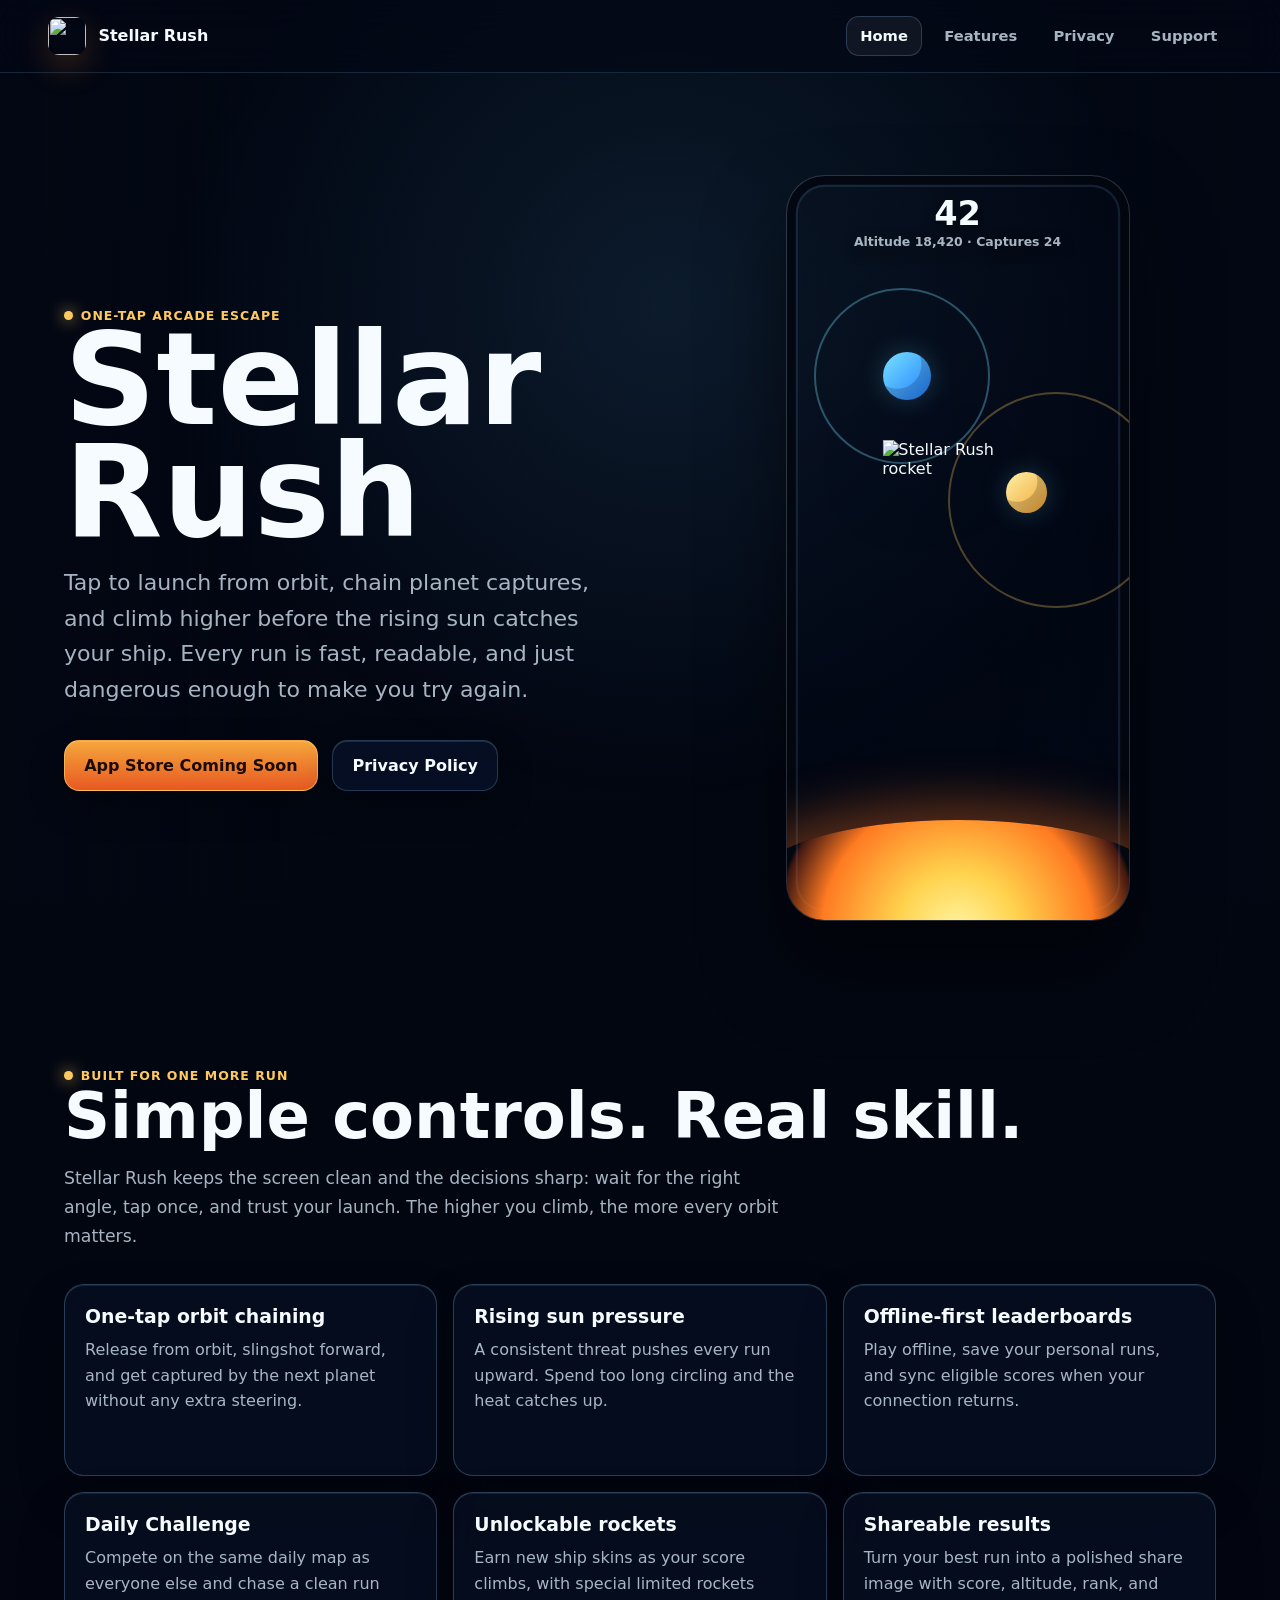
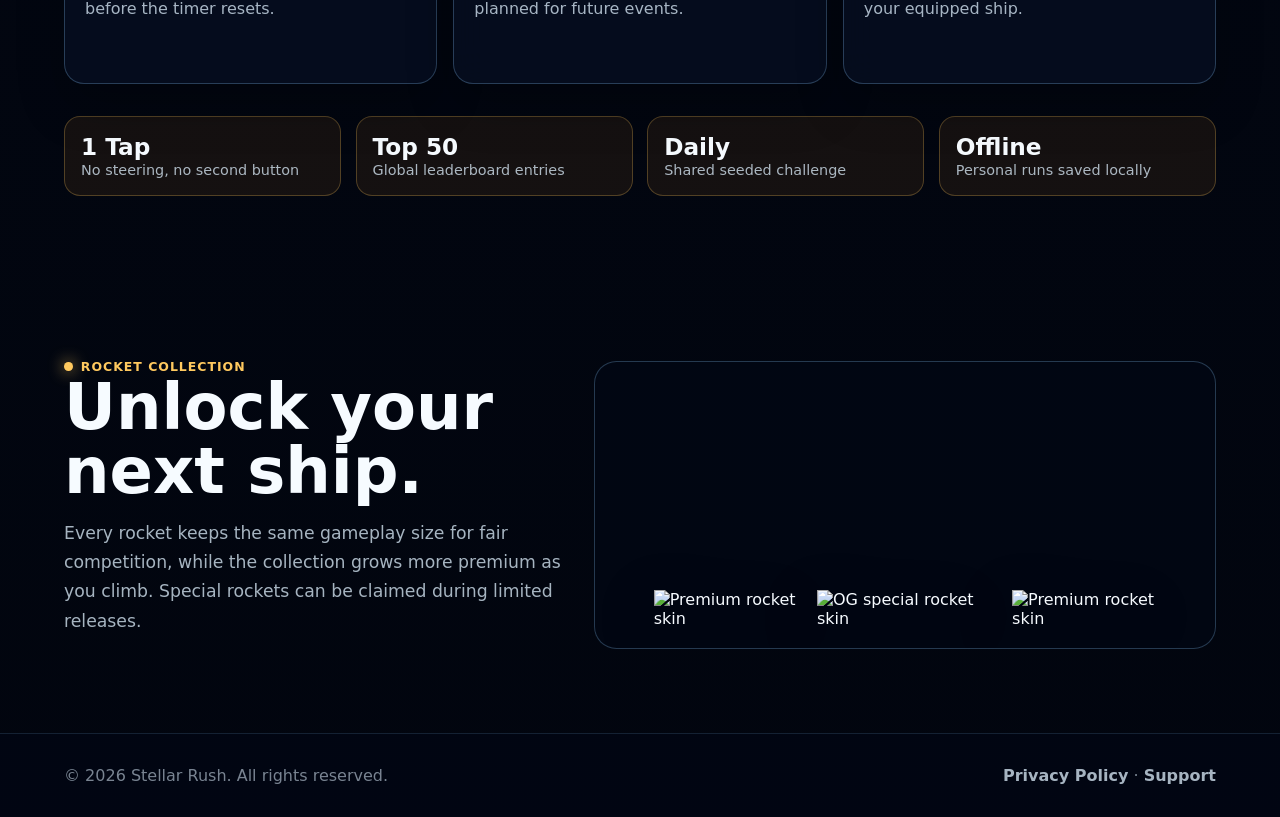
==== index.html @ dced4732 "Add files via upload" ====
<!doctype html>
<html lang="en">
  <head>
    <meta charset="utf-8">
    <meta name="viewport" content="width=device-width, initial-scale=1">
    <meta name="description" content="Stellar Rush is a fast one-tap space arcade game. Chain orbits, escape the rising sun, unlock rockets, and climb the leaderboards.">
    <meta property="og:title" content="Stellar Rush">
    <meta property="og:description" content="One tap. One rocket. One more run.">
    <meta property="og:image" content="assets/app-icon.png">
    <title>Stellar Rush | One-Tap Space Arcade Game</title>
    <link rel="icon" href="assets/app-icon.png">
    <link rel="stylesheet" href="styles.css">
  </head>
  <body>
    <div class="page">
      <nav class="nav" aria-label="Primary navigation">
        <a class="brand" href="index.html" aria-label="Stellar Rush home">
          <img src="assets/app-icon.png" alt="">
          <span>Stellar Rush</span>
        </a>
        <div class="nav-links">
          <a class="nav-link active" href="index.html">Home</a>
          <a class="nav-link" href="#features">Features</a>
          <a class="nav-link" href="privacy-policy.html">Privacy</a>
          <a class="nav-link" href="support.html">Support</a>
        </div>
      </nav>

      <main>
        <section class="hero">
          <div class="hero-copy">
            <span class="eyebrow">One-tap arcade escape</span>
            <h1>Stellar Rush</h1>
            <p class="lead">
              Tap to launch from orbit, chain planet captures, and climb higher before the rising sun catches your ship.
              Every run is fast, readable, and just dangerous enough to make you try again.
            </p>
            <div class="actions">
              <a class="button primary" href="#" aria-label="App Store link coming soon">App Store Coming Soon</a>
              <a class="button" href="privacy-policy.html">Privacy Policy</a>
            </div>
          </div>

          <div class="showcase" aria-label="Stellar Rush gameplay preview">
            <div class="phone">
              <div class="phone-ui">
                <strong>42</strong>
                <span>Altitude 18,420 · Captures 24</span>
              </div>
              <span class="orbit one"></span>
              <span class="orbit two"></span>
              <span class="planet blue"></span>
              <span class="planet gold"></span>
              <img class="rocket" src="assets/ship-premium.png" alt="Stellar Rush rocket">
              <span class="sunline"></span>
            </div>
          </div>
        </section>

        <section id="features" class="section">
          <div class="section-inner">
            <span class="eyebrow">Built for one more run</span>
            <h2>Simple controls. Real skill.</h2>
            <p class="section-lead">
              Stellar Rush keeps the screen clean and the decisions sharp: wait for the right angle, tap once, and trust your launch.
              The higher you climb, the more every orbit matters.
            </p>

            <div class="grid">
              <article class="card">
                <h3>One-tap orbit chaining</h3>
                <p>Release from orbit, slingshot forward, and get captured by the next planet without any extra steering.</p>
              </article>
              <article class="card">
                <h3>Rising sun pressure</h3>
                <p>A consistent threat pushes every run upward. Spend too long circling and the heat catches up.</p>
              </article>
              <article class="card">
                <h3>Offline-first leaderboards</h3>
                <p>Play offline, save your personal runs, and sync eligible scores when your connection returns.</p>
              </article>
              <article class="card">
                <h3>Daily Challenge</h3>
                <p>Compete on the same daily map as everyone else and chase a clean run before the timer resets.</p>
              </article>
              <article class="card">
                <h3>Unlockable rockets</h3>
                <p>Earn new ship skins as your score climbs, with special limited rockets planned for future events.</p>
              </article>
              <article class="card">
                <h3>Shareable results</h3>
                <p>Turn your best run into a polished share image with score, altitude, rank, and your equipped ship.</p>
              </article>
            </div>

            <div class="stat-strip">
              <div class="stat">
                <strong>1 Tap</strong>
                <span>No steering, no second button</span>
              </div>
              <div class="stat">
                <strong>Top 50</strong>
                <span>Global leaderboard entries</span>
              </div>
              <div class="stat">
                <strong>Daily</strong>
                <span>Shared seeded challenge</span>
              </div>
              <div class="stat">
                <strong>Offline</strong>
                <span>Personal runs saved locally</span>
              </div>
            </div>
          </div>
        </section>

        <section class="section">
          <div class="section-inner split">
            <div>
              <span class="eyebrow">Rocket collection</span>
              <h2>Unlock your next ship.</h2>
              <p class="section-lead">
                Every rocket keeps the same gameplay size for fair competition, while the collection grows more premium as you climb.
                Special rockets can be claimed during limited releases.
              </p>
            </div>
            <div class="ship-row" aria-label="Rocket skins">
              <img src="assets/ship-premium.png" alt="Premium rocket skin">
              <img src="assets/ship-og.png" alt="OG special rocket skin">
              <img src="assets/ship-premium.png" alt="Premium rocket skin">
            </div>
          </div>
        </section>
      </main>

      <footer class="footer">
        <span>© 2026 Stellar Rush. All rights reserved.</span>
        <span>
          <a href="privacy-policy.html">Privacy Policy</a>
          ·
          <a href="support.html">Support</a>
        </span>
      </footer>
    </div>
  </body>
</html>
---- styles.css ----
:root {
  color-scheme: dark;
  --bg: #030815;
  --panel: rgba(7, 16, 35, 0.72);
  --panel-strong: rgba(8, 18, 42, 0.88);
  --line: rgba(138, 205, 255, 0.26);
  --line-strong: rgba(255, 191, 88, 0.46);
  --text: #f6fbff;
  --muted: rgba(224, 241, 255, 0.74);
  --soft: rgba(224, 241, 255, 0.54);
  --cyan: #72ddff;
  --gold: #ffc95f;
  --orange: #ff8e3d;
  --shadow: rgba(0, 0, 0, 0.42);
  font-family: Inter, ui-sans-serif, system-ui, -apple-system, BlinkMacSystemFont, "Segoe UI", sans-serif;
}

* {
  box-sizing: border-box;
}

html {
  scroll-behavior: smooth;
}

body {
  margin: 0;
  min-height: 100vh;
  color: var(--text);
  background:
    linear-gradient(180deg, rgba(1, 4, 12, 0.24), rgba(1, 4, 12, 0.7)),
    url("assets/menu-background.png") center bottom / cover fixed no-repeat,
    var(--bg);
}

body::before {
  content: "";
  position: fixed;
  inset: 0;
  pointer-events: none;
  background:
    radial-gradient(circle at 52% 34%, rgba(96, 194, 255, 0.11), transparent 31rem),
    linear-gradient(90deg, rgba(3, 8, 21, 0.5), transparent 22%, transparent 78%, rgba(3, 8, 21, 0.5));
  z-index: -1;
}

a {
  color: inherit;
  text-decoration: none;
}

.page {
  min-height: 100vh;
}

.nav {
  position: sticky;
  top: 0;
  z-index: 20;
  display: flex;
  align-items: center;
  justify-content: space-between;
  gap: 1rem;
  padding: 1rem clamp(1rem, 4vw, 3rem);
  background: rgba(3, 8, 21, 0.68);
  border-bottom: 1px solid rgba(138, 205, 255, 0.16);
  backdrop-filter: blur(18px);
}

.brand {
  display: inline-flex;
  align-items: center;
  gap: 0.75rem;
  font-weight: 900;
  letter-spacing: 0;
}

.brand img {
  width: 2.4rem;
  height: 2.4rem;
  border-radius: 0.7rem;
  box-shadow: 0 0.7rem 2rem rgba(255, 137, 42, 0.22);
}

.nav-links {
  display: flex;
  align-items: center;
  gap: 0.45rem;
  flex-wrap: wrap;
  justify-content: flex-end;
}

.nav-link {
  padding: 0.65rem 0.85rem;
  color: var(--muted);
  border: 1px solid transparent;
  border-radius: 0.8rem;
  font-weight: 700;
  font-size: 0.92rem;
}

.nav-link:hover,
.nav-link.active {
  color: var(--text);
  border-color: rgba(138, 205, 255, 0.22);
  background: rgba(255, 255, 255, 0.055);
}

.hero {
  min-height: calc(100vh - 4.5rem);
  display: grid;
  grid-template-columns: minmax(0, 1.05fr) minmax(17rem, 0.95fr);
  align-items: center;
  gap: clamp(2rem, 5vw, 5rem);
  padding: clamp(3rem, 8vw, 7rem) clamp(1.15rem, 5vw, 5rem) 4rem;
}

.eyebrow {
  display: inline-flex;
  align-items: center;
  gap: 0.5rem;
  color: var(--gold);
  font-weight: 900;
  text-transform: uppercase;
  font-size: 0.78rem;
  letter-spacing: 0.08em;
}

.eyebrow::before {
  content: "";
  width: 0.55rem;
  height: 0.55rem;
  border-radius: 50%;
  background: var(--gold);
  box-shadow: 0 0 1rem var(--gold);
}

h1,
h2,
h3,
p {
  margin-top: 0;
}

h1 {
  margin-bottom: 1rem;
  max-width: 12ch;
  font-size: clamp(4rem, 10vw, 8.3rem);
  line-height: 0.88;
  letter-spacing: 0;
}

.hero-copy {
  max-width: 44rem;
}

.lead {
  max-width: 39rem;
  color: var(--muted);
  font-size: clamp(1.1rem, 2.1vw, 1.38rem);
  line-height: 1.62;
}

.actions {
  display: flex;
  gap: 0.9rem;
  flex-wrap: wrap;
  margin-top: 2rem;
}

.button {
  display: inline-flex;
  align-items: center;
  justify-content: center;
  min-height: 3.2rem;
  padding: 0.9rem 1.2rem;
  border-radius: 0.95rem;
  border: 1px solid rgba(138, 205, 255, 0.22);
  background: rgba(8, 18, 42, 0.76);
  color: var(--text);
  font-weight: 900;
  box-shadow:
    inset 0 1px 0 rgba(255, 255, 255, 0.12),
    0 0.9rem 2.2rem rgba(0, 0, 0, 0.28);
}

.button.primary {
  border-color: rgba(255, 201, 95, 0.68);
  background: linear-gradient(180deg, rgba(255, 174, 63, 0.96), rgba(241, 92, 35, 0.96));
  color: #1c0c05;
}

.button:hover {
  transform: translateY(-1px);
}

.showcase {
  position: relative;
  display: grid;
  place-items: center;
  min-height: 34rem;
}

.phone {
  width: min(21.5rem, 82vw);
  aspect-ratio: 9 / 19.5;
  position: relative;
  overflow: hidden;
  border-radius: 2.4rem;
  background:
    linear-gradient(180deg, rgba(2, 8, 23, 0.1), rgba(2, 8, 23, 0.5)),
    url("assets/menu-background.png") center bottom / cover no-repeat;
  border: 1px solid rgba(255, 255, 255, 0.16);
  box-shadow:
    0 2.8rem 5rem rgba(0, 0, 0, 0.5),
    inset 0 0 0 0.55rem rgba(1, 4, 12, 0.88),
    inset 0 0 0 0.68rem rgba(138, 205, 255, 0.12);
}

.rocket {
  position: absolute;
  left: 50%;
  top: 38%;
  width: 44%;
  transform: translate(-50%, -50%);
  filter: drop-shadow(0 1.2rem 2.2rem rgba(0, 0, 0, 0.46));
}

.orbit {
  position: absolute;
  border: 2px solid rgba(114, 221, 255, 0.34);
  border-radius: 50%;
}

.orbit.one {
  width: 11rem;
  height: 11rem;
  left: 1.7rem;
  top: 7rem;
}

.orbit.two {
  width: 13.5rem;
  height: 13.5rem;
  right: -2.2rem;
  top: 13.5rem;
  border-color: rgba(255, 201, 95, 0.3);
}

.planet {
  position: absolute;
  border-radius: 50%;
  box-shadow: inset -0.6rem -0.7rem 0 rgba(0, 0, 0, 0.18), 0 0 1.6rem rgba(114, 221, 255, 0.22);
}

.planet.blue {
  width: 3rem;
  height: 3rem;
  left: 6rem;
  top: 11rem;
  background: linear-gradient(135deg, #79e2ff, #1e7bff);
}

.planet.gold {
  width: 2.55rem;
  height: 2.55rem;
  right: 5.1rem;
  top: 18.5rem;
  background: linear-gradient(135deg, #fff2a7, #f0a232);
}

.phone-ui {
  position: absolute;
  inset: 1.1rem 1.4rem auto;
  display: grid;
  justify-items: center;
  gap: 0.1rem;
  font-weight: 900;
  text-shadow: 0 0.3rem 1rem rgba(0, 0, 0, 0.4);
}

.phone-ui strong {
  font-size: 2.1rem;
}

.phone-ui span {
  color: var(--muted);
  font-size: 0.78rem;
}

.sunline {
  position: absolute;
  left: -10%;
  right: -10%;
  bottom: -1.8rem;
  height: 8rem;
  border-radius: 50% 50% 0 0;
  background: radial-gradient(circle at 50% 88%, #fff6a3, #ffd24d 26%, #ff7b22 58%, rgba(255, 75, 16, 0.25) 76%, transparent 78%);
  box-shadow: 0 -1.2rem 3rem rgba(255, 114, 32, 0.35);
}

.section {
  padding: 5rem clamp(1.15rem, 5vw, 5rem);
}

.section-inner {
  max-width: 72rem;
  margin: 0 auto;
}

.section h2 {
  margin-bottom: 1rem;
  font-size: clamp(2.1rem, 5vw, 4rem);
  line-height: 1;
  letter-spacing: 0;
}

.section-lead {
  max-width: 45rem;
  color: var(--muted);
  line-height: 1.7;
  font-size: 1.08rem;
}

.grid {
  display: grid;
  grid-template-columns: repeat(3, minmax(0, 1fr));
  gap: 1rem;
  margin-top: 2rem;
}

.card {
  min-height: 12rem;
  padding: 1.25rem;
  border: 1px solid var(--line);
  border-radius: 1.25rem;
  background: var(--panel);
  box-shadow:
    inset 0 1px 0 rgba(255, 255, 255, 0.09),
    0 1.4rem 3rem rgba(0, 0, 0, 0.24);
  backdrop-filter: blur(18px);
}

.card h3 {
  margin-bottom: 0.65rem;
  font-size: 1.18rem;
}

.card p {
  color: var(--muted);
  line-height: 1.6;
  margin-bottom: 0;
}

.stat-strip {
  display: grid;
  grid-template-columns: repeat(4, minmax(0, 1fr));
  gap: 0.9rem;
  margin-top: 2rem;
}

.stat {
  padding: 1rem;
  border: 1px solid rgba(255, 201, 95, 0.26);
  border-radius: 1rem;
  background: rgba(255, 151, 45, 0.08);
}

.stat strong {
  display: block;
  font-size: 1.45rem;
}

.stat span {
  color: var(--muted);
  font-size: 0.9rem;
}

.split {
  display: grid;
  grid-template-columns: minmax(0, 0.9fr) minmax(0, 1.1fr);
  gap: 1.3rem;
  align-items: center;
}

.ship-row {
  display: flex;
  align-items: end;
  justify-content: center;
  gap: clamp(0.6rem, 2vw, 1.2rem);
  padding: 1.2rem;
  min-height: 18rem;
  border: 1px solid var(--line);
  border-radius: 1.4rem;
  background: rgba(2, 8, 23, 0.54);
  overflow: hidden;
}

.ship-row img {
  width: min(30%, 9rem);
  object-fit: contain;
  filter: drop-shadow(0 1rem 1.8rem rgba(0, 0, 0, 0.35));
}

.ship-row img:nth-child(2) {
  width: min(37%, 11rem);
}

.legal-page {
  padding: 3rem clamp(1.15rem, 5vw, 5rem) 5rem;
}

.legal-card {
  max-width: 58rem;
  margin: 0 auto;
  padding: clamp(1.2rem, 4vw, 2.5rem);
  border: 1px solid var(--line);
  border-radius: 1.5rem;
  background: var(--panel-strong);
  box-shadow: 0 1.8rem 4rem rgba(0, 0, 0, 0.34);
  backdrop-filter: blur(18px);
}

.legal-card h1 {
  max-width: none;
  font-size: clamp(2.4rem, 7vw, 4.6rem);
  line-height: 0.95;
}

.legal-card h2 {
  margin-top: 2rem;
  margin-bottom: 0.75rem;
  font-size: 1.35rem;
}

.legal-card p,
.legal-card li {
  color: var(--muted);
  line-height: 1.72;
}

.legal-card ul {
  padding-left: 1.2rem;
}

.footer {
  display: flex;
  align-items: center;
  justify-content: space-between;
  gap: 1rem;
  flex-wrap: wrap;
  padding: 2rem clamp(1.15rem, 5vw, 5rem);
  color: var(--soft);
  border-top: 1px solid rgba(138, 205, 255, 0.14);
  background: rgba(3, 8, 21, 0.62);
}

.footer a {
  color: var(--muted);
  font-weight: 800;
}

@media (max-width: 820px) {
  .hero,
  .split {
    grid-template-columns: 1fr;
  }

  .hero {
    padding-top: 3rem;
  }

  .showcase {
    min-height: 28rem;
  }

  .grid,
  .stat-strip {
    grid-template-columns: 1fr;
  }

  .nav {
    align-items: flex-start;
  }
}

@media (max-width: 520px) {
  .nav {
    position: relative;
  }

  .nav-links {
    gap: 0.2rem;
  }

  .nav-link {
    padding: 0.55rem 0.58rem;
    font-size: 0.84rem;
  }

  h1 {
    font-size: 4rem;
  }

  .actions {
    display: grid;
  }

  .button {
    width: 100%;
  }

  .phone {
    width: min(19rem, 88vw);
  }
}
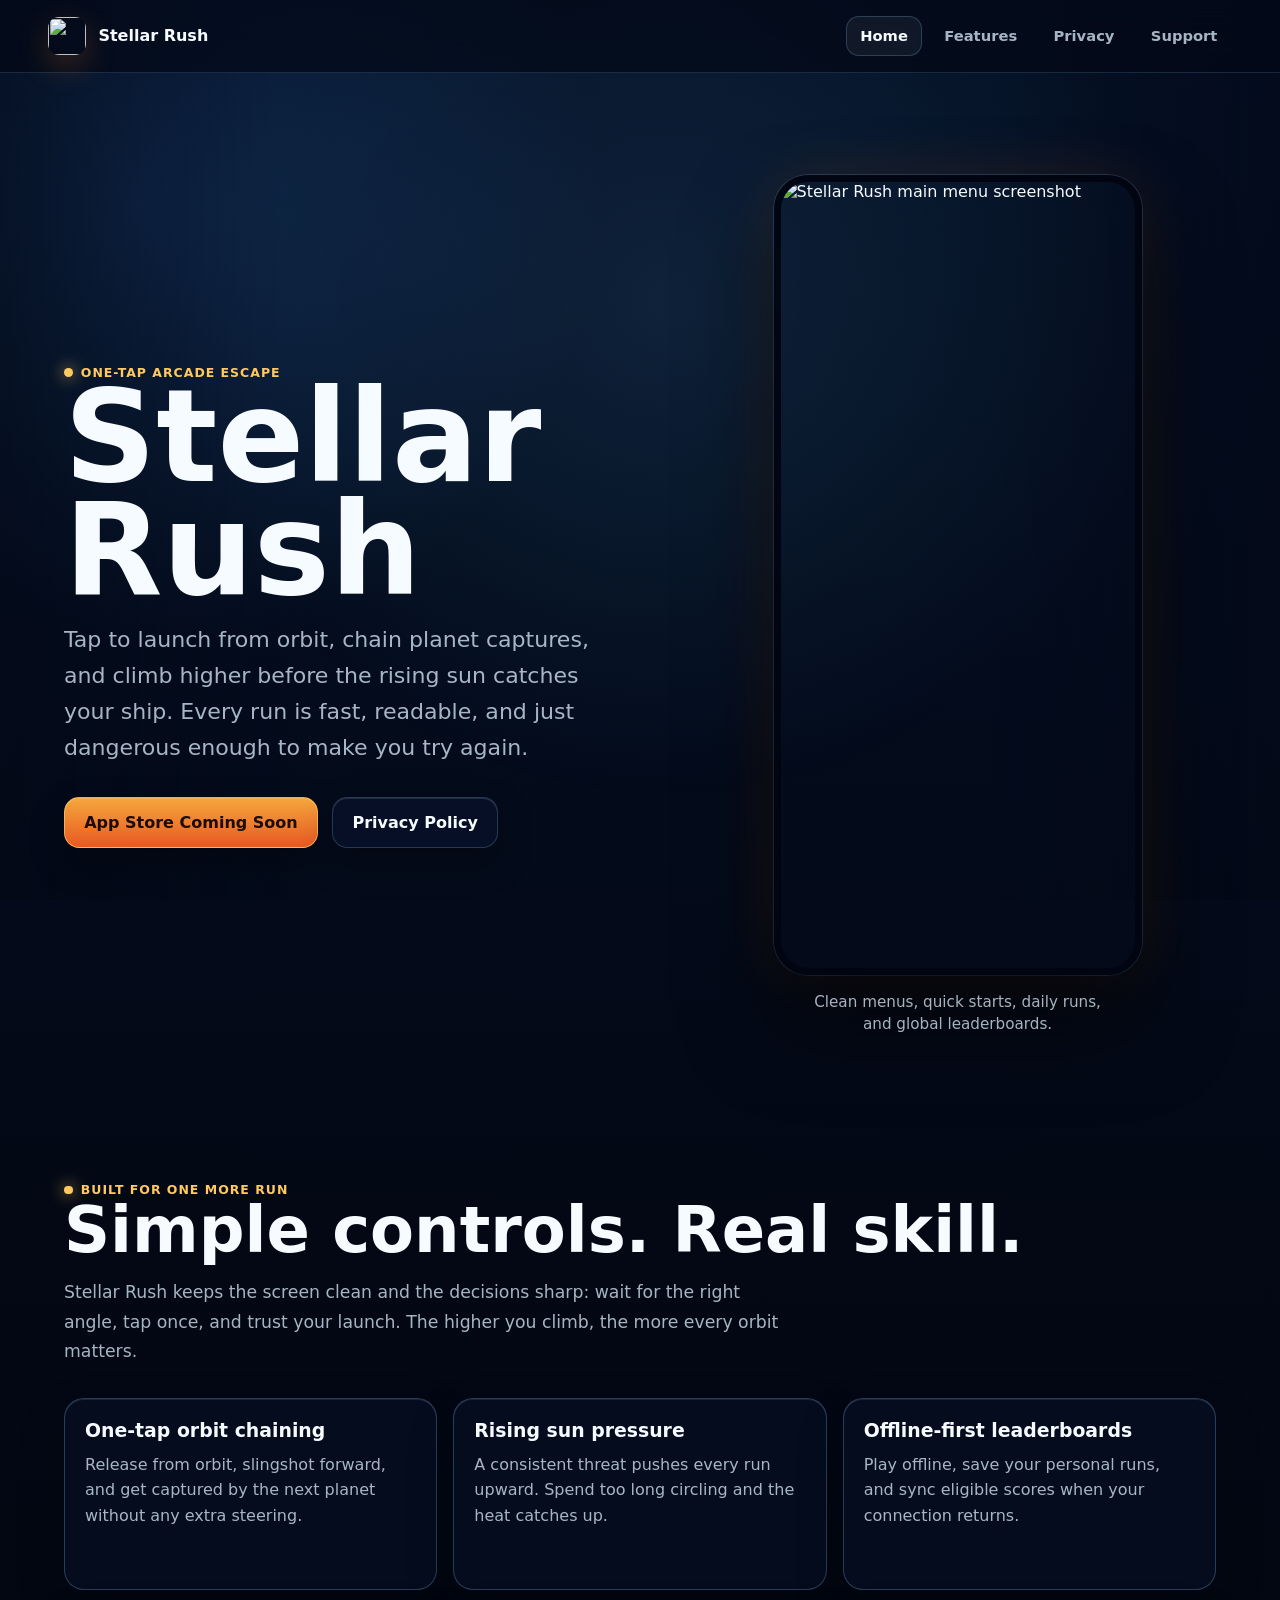
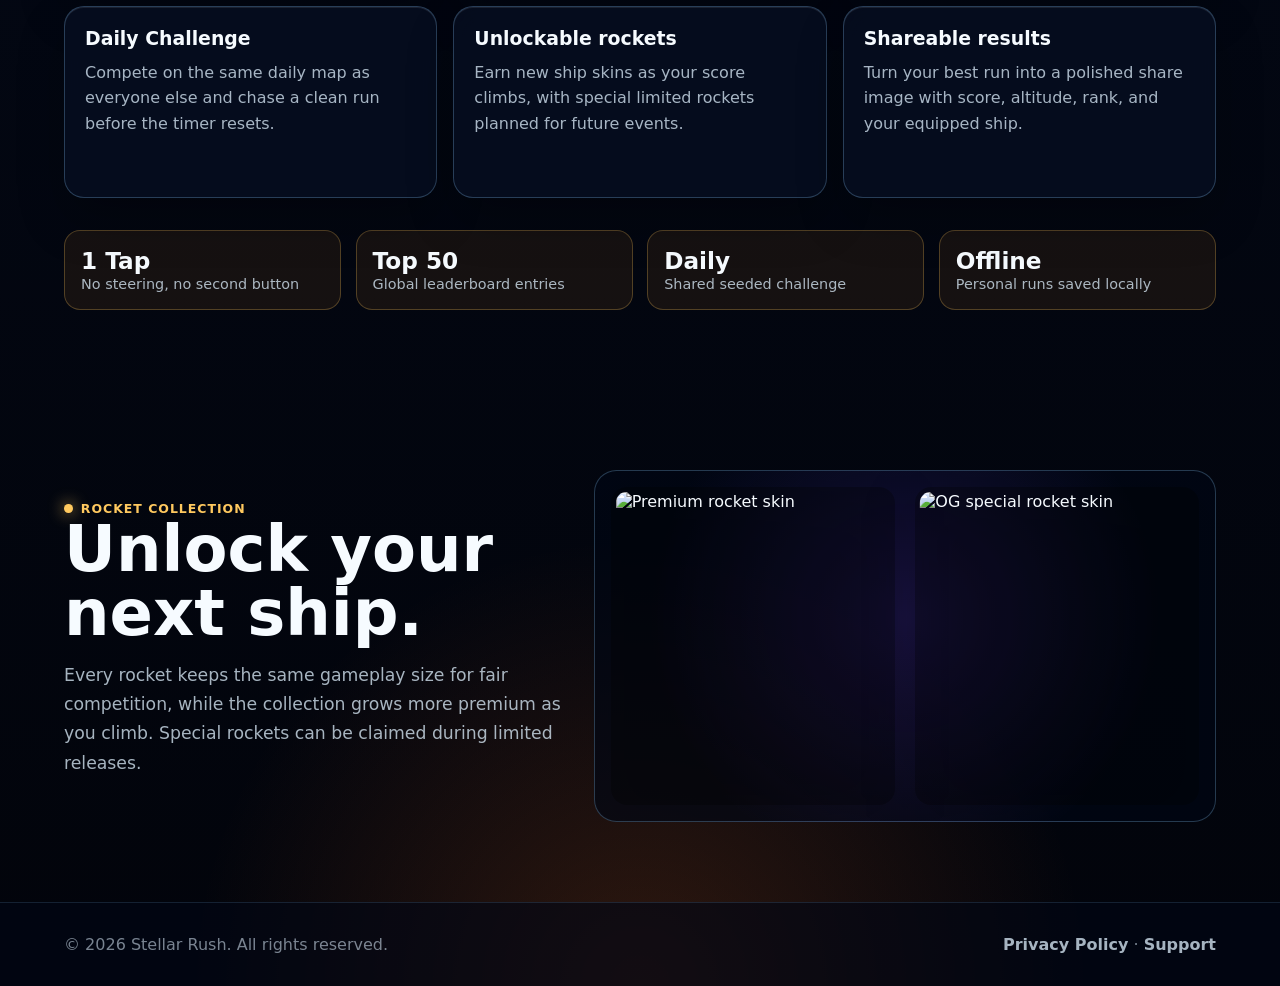
==== commit ef6b17e9: "Add files via upload" ====
--- a/index.html
+++ b/index.html
@@ -42,18 +42,10 @@
           </div>
 
           <div class="showcase" aria-label="Stellar Rush gameplay preview">
-            <div class="phone">
-              <div class="phone-ui">
-                <strong>42</strong>
-                <span>Altitude 18,420 · Captures 24</span>
-              </div>
-              <span class="orbit one"></span>
-              <span class="orbit two"></span>
-              <span class="planet blue"></span>
-              <span class="planet gold"></span>
-              <img class="rocket" src="assets/ship-premium.png" alt="Stellar Rush rocket">
-              <span class="sunline"></span>
-            </div>
+            <figure class="screenshot-card">
+              <img class="game-screenshot" src="assets/menu-screenshot.png" alt="Stellar Rush main menu screenshot">
+              <figcaption>Clean menus, quick starts, daily runs, and global leaderboards.</figcaption>
+            </figure>
           </div>
         </section>
 
@@ -127,7 +119,6 @@
             <div class="ship-row" aria-label="Rocket skins">
               <img src="assets/ship-premium.png" alt="Premium rocket skin">
               <img src="assets/ship-og.png" alt="OG special rocket skin">
-              <img src="assets/ship-premium.png" alt="Premium rocket skin">
             </div>
           </div>
         </section>
--- a/styles.css
+++ b/styles.css
@@ -28,8 +28,9 @@
   min-height: 100vh;
   color: var(--text);
   background:
-    linear-gradient(180deg, rgba(1, 4, 12, 0.24), rgba(1, 4, 12, 0.7)),
-    url("assets/menu-background.png") center bottom / cover fixed no-repeat,
+    radial-gradient(circle at 50% 100%, rgba(255, 115, 30, 0.18), transparent 28rem),
+    radial-gradient(circle at 12% 8%, rgba(60, 151, 255, 0.17), transparent 28rem),
+    linear-gradient(180deg, #051126 0%, #030815 46%, #02040b 100%),
     var(--bg);
 }
 
@@ -201,102 +202,36 @@
   min-height: 34rem;
 }
 
-.phone {
-  width: min(21.5rem, 82vw);
-  aspect-ratio: 9 / 19.5;
-  position: relative;
+.screenshot-card {
+  width: min(23rem, 84vw);
+  margin: 0;
+  display: grid;
+  gap: 1rem;
+  justify-items: center;
+}
+
+.game-screenshot {
+  display: block;
+  width: 100%;
+  aspect-ratio: 1206 / 2622;
+  object-fit: cover;
+  object-position: center;
   overflow: hidden;
-  border-radius: 2.4rem;
-  background:
-    linear-gradient(180deg, rgba(2, 8, 23, 0.1), rgba(2, 8, 23, 0.5)),
-    url("assets/menu-background.png") center bottom / cover no-repeat;
-  border: 1px solid rgba(255, 255, 255, 0.16);
+  border-radius: 2.15rem;
+  border: 0.46rem solid rgba(2, 6, 18, 0.96);
   box-shadow:
-    0 2.8rem 5rem rgba(0, 0, 0, 0.5),
-    inset 0 0 0 0.55rem rgba(1, 4, 12, 0.88),
-    inset 0 0 0 0.68rem rgba(138, 205, 255, 0.12);
-}
-
-.rocket {
-  position: absolute;
-  left: 50%;
-  top: 38%;
-  width: 44%;
-  transform: translate(-50%, -50%);
-  filter: drop-shadow(0 1.2rem 2.2rem rgba(0, 0, 0, 0.46));
-}
-
-.orbit {
-  position: absolute;
-  border: 2px solid rgba(114, 221, 255, 0.34);
-  border-radius: 50%;
-}
-
-.orbit.one {
-  width: 11rem;
-  height: 11rem;
-  left: 1.7rem;
-  top: 7rem;
-}
-
-.orbit.two {
-  width: 13.5rem;
-  height: 13.5rem;
-  right: -2.2rem;
-  top: 13.5rem;
-  border-color: rgba(255, 201, 95, 0.3);
-}
-
-.planet {
-  position: absolute;
-  border-radius: 50%;
-  box-shadow: inset -0.6rem -0.7rem 0 rgba(0, 0, 0, 0.18), 0 0 1.6rem rgba(114, 221, 255, 0.22);
-}
-
-.planet.blue {
-  width: 3rem;
-  height: 3rem;
-  left: 6rem;
-  top: 11rem;
-  background: linear-gradient(135deg, #79e2ff, #1e7bff);
-}
-
-.planet.gold {
-  width: 2.55rem;
-  height: 2.55rem;
-  right: 5.1rem;
-  top: 18.5rem;
-  background: linear-gradient(135deg, #fff2a7, #f0a232);
-}
-
-.phone-ui {
-  position: absolute;
-  inset: 1.1rem 1.4rem auto;
-  display: grid;
-  justify-items: center;
-  gap: 0.1rem;
-  font-weight: 900;
-  text-shadow: 0 0.3rem 1rem rgba(0, 0, 0, 0.4);
-}
-
-.phone-ui strong {
-  font-size: 2.1rem;
-}
-
-.phone-ui span {
-  color: var(--muted);
-  font-size: 0.78rem;
-}
-
-.sunline {
-  position: absolute;
-  left: -10%;
-  right: -10%;
-  bottom: -1.8rem;
-  height: 8rem;
-  border-radius: 50% 50% 0 0;
-  background: radial-gradient(circle at 50% 88%, #fff6a3, #ffd24d 26%, #ff7b22 58%, rgba(255, 75, 16, 0.25) 76%, transparent 78%);
-  box-shadow: 0 -1.2rem 3rem rgba(255, 114, 32, 0.35);
+    0 3rem 5.5rem rgba(0, 0, 0, 0.58),
+    0 0 0 1px rgba(138, 205, 255, 0.18),
+    0 0 4rem rgba(255, 128, 42, 0.12);
+}
+
+.screenshot-card figcaption {
+  max-width: 20rem;
+  margin: 0;
+  color: var(--muted);
+  text-align: center;
+  line-height: 1.45;
+  font-size: 0.95rem;
 }
 
 .section {
@@ -384,26 +319,30 @@
 }
 
 .ship-row {
-  display: flex;
-  align-items: end;
+  display: grid;
+  grid-template-columns: repeat(2, minmax(0, 1fr));
+  align-items: stretch;
   justify-content: center;
-  gap: clamp(0.6rem, 2vw, 1.2rem);
-  padding: 1.2rem;
-  min-height: 18rem;
+  gap: clamp(0.8rem, 2vw, 1.2rem);
+  padding: 1rem;
+  min-height: 22rem;
   border: 1px solid var(--line);
   border-radius: 1.4rem;
-  background: rgba(2, 8, 23, 0.54);
+  background:
+    radial-gradient(circle at 50% 42%, rgba(124, 70, 255, 0.18), transparent 16rem),
+    rgba(2, 8, 23, 0.64);
   overflow: hidden;
 }
 
 .ship-row img {
-  width: min(30%, 9rem);
+  width: 100%;
+  height: 100%;
+  max-height: 25rem;
   object-fit: contain;
+  padding: 0.3rem;
+  border-radius: 1rem;
+  background: rgba(0, 0, 0, 0.28);
   filter: drop-shadow(0 1rem 1.8rem rgba(0, 0, 0, 0.35));
-}
-
-.ship-row img:nth-child(2) {
-  width: min(37%, 11rem);
 }
 
 .legal-page {
@@ -510,7 +449,11 @@
     width: 100%;
   }
 
-  .phone {
+  .screenshot-card {
     width: min(19rem, 88vw);
   }
-}
+
+  .ship-row {
+    grid-template-columns: 1fr;
+  }
+}
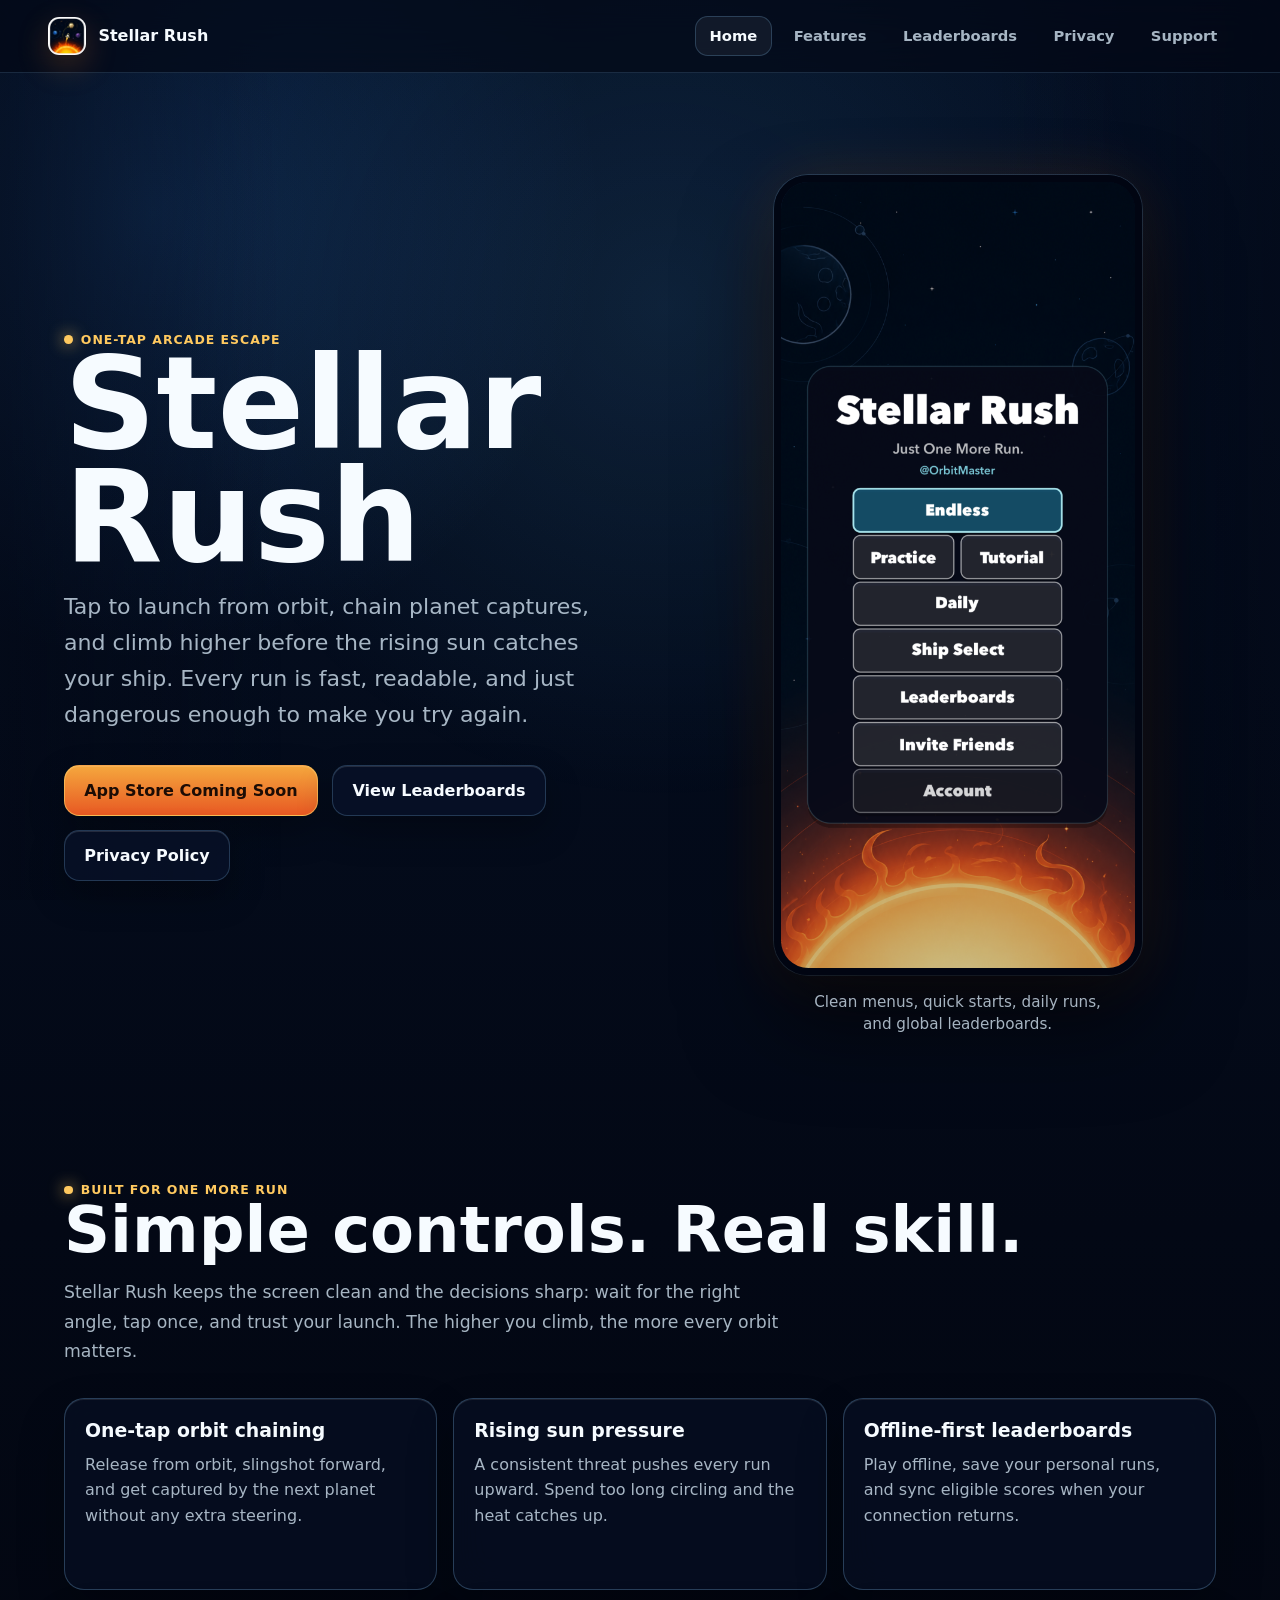
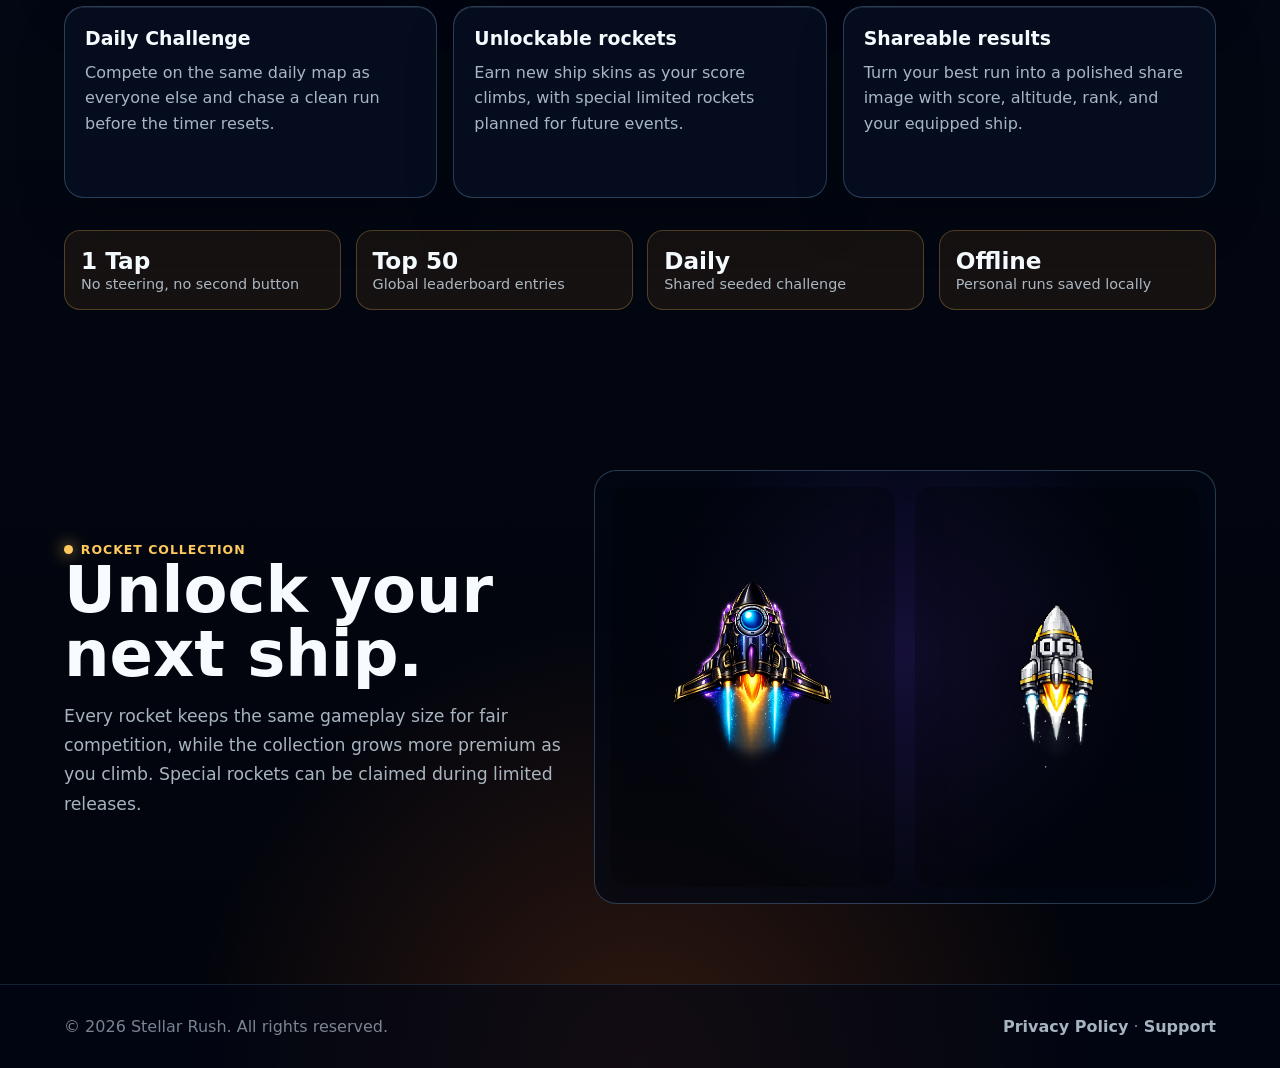
==== commit 25c49815: "Add files via upload" ====
--- a/index.html
+++ b/index.html
@@ -6,21 +6,22 @@
     <meta name="description" content="Stellar Rush is a fast one-tap space arcade game. Chain orbits, escape the rising sun, unlock rockets, and climb the leaderboards.">
     <meta property="og:title" content="Stellar Rush">
     <meta property="og:description" content="One tap. One rocket. One more run.">
-    <meta property="og:image" content="assets/app-icon.png">
+    <meta property="og:image" content="/assets/app-icon.png">
     <title>Stellar Rush | One-Tap Space Arcade Game</title>
-    <link rel="icon" href="assets/app-icon.png">
+    <link rel="icon" href="/assets/app-icon.png">
     <link rel="stylesheet" href="styles.css">
   </head>
   <body>
     <div class="page">
       <nav class="nav" aria-label="Primary navigation">
         <a class="brand" href="index.html" aria-label="Stellar Rush home">
-          <img src="assets/app-icon.png" alt="">
+          <img src="/assets/app-icon.png" alt="">
           <span>Stellar Rush</span>
         </a>
         <div class="nav-links">
           <a class="nav-link active" href="index.html">Home</a>
           <a class="nav-link" href="#features">Features</a>
+          <a class="nav-link" href="leaderboards.html">Leaderboards</a>
           <a class="nav-link" href="privacy-policy.html">Privacy</a>
           <a class="nav-link" href="support.html">Support</a>
         </div>
@@ -37,13 +38,14 @@
             </p>
             <div class="actions">
               <a class="button primary" href="#" aria-label="App Store link coming soon">App Store Coming Soon</a>
+              <a class="button" href="leaderboards.html">View Leaderboards</a>
               <a class="button" href="privacy-policy.html">Privacy Policy</a>
             </div>
           </div>
 
           <div class="showcase" aria-label="Stellar Rush gameplay preview">
             <figure class="screenshot-card">
-              <img class="game-screenshot" src="assets/menu-screenshot.png" alt="Stellar Rush main menu screenshot">
+              <img class="game-screenshot" src="/assets/menu-screenshot.png" alt="Stellar Rush main menu screenshot">
               <figcaption>Clean menus, quick starts, daily runs, and global leaderboards.</figcaption>
             </figure>
           </div>
@@ -117,8 +119,8 @@
               </p>
             </div>
             <div class="ship-row" aria-label="Rocket skins">
-              <img src="assets/ship-premium.png" alt="Premium rocket skin">
-              <img src="assets/ship-og.png" alt="OG special rocket skin">
+              <img src="/assets/ship-premium.png" alt="Premium rocket skin">
+              <img src="/assets/ship-og.png" alt="OG special rocket skin">
             </div>
           </div>
         </section>
--- a/styles.css
+++ b/styles.css
@@ -349,6 +349,148 @@
   padding: 3rem clamp(1.15rem, 5vw, 5rem) 5rem;
 }
 
+.leaderboard-page {
+  padding: 3rem clamp(1.15rem, 5vw, 5rem) 5rem;
+}
+
+.leaderboard-shell {
+  max-width: 72rem;
+  margin: 0 auto;
+  padding: clamp(1rem, 3vw, 2rem);
+  border: 1px solid var(--line);
+  border-radius: 1.6rem;
+  background:
+    linear-gradient(180deg, rgba(12, 24, 54, 0.86), rgba(4, 10, 26, 0.88)),
+    var(--panel-strong);
+  box-shadow:
+    inset 0 1px 0 rgba(255, 255, 255, 0.1),
+    0 2rem 4rem rgba(0, 0, 0, 0.38);
+  backdrop-filter: blur(20px);
+}
+
+.leaderboard-hero {
+  display: grid;
+  grid-template-columns: minmax(0, 1fr) auto;
+  gap: 1.5rem;
+  align-items: center;
+  margin-bottom: 1.4rem;
+}
+
+.leaderboard-hero h1 {
+  max-width: none;
+  margin-bottom: 0.7rem;
+  font-size: clamp(2.7rem, 8vw, 5.8rem);
+  line-height: 0.9;
+}
+
+.leaderboard-hero p {
+  max-width: 45rem;
+  margin-bottom: 0;
+  color: var(--muted);
+  line-height: 1.65;
+}
+
+.leaderboard-hero img {
+  width: clamp(5rem, 12vw, 8rem);
+  border-radius: 1.45rem;
+  box-shadow: 0 1.5rem 3rem rgba(255, 137, 42, 0.22);
+}
+
+.leaderboard-tabs {
+  display: flex;
+  gap: 0.55rem;
+  flex-wrap: wrap;
+  margin: 1.5rem 0 1rem;
+  padding: 0.45rem;
+  border: 1px solid rgba(138, 205, 255, 0.18);
+  border-radius: 1rem;
+  background: rgba(0, 0, 0, 0.22);
+}
+
+.leaderboard-tab {
+  appearance: none;
+  border: 1px solid transparent;
+  border-radius: 0.75rem;
+  padding: 0.7rem 0.95rem;
+  background: transparent;
+  color: var(--muted);
+  font: inherit;
+  font-weight: 900;
+  cursor: pointer;
+}
+
+.leaderboard-tab:hover,
+.leaderboard-tab.active {
+  color: var(--text);
+  border-color: rgba(255, 201, 95, 0.52);
+  background: rgba(255, 201, 95, 0.12);
+  box-shadow: inset 0 1px 0 rgba(255, 255, 255, 0.1);
+}
+
+.leaderboard-meta {
+  display: flex;
+  justify-content: space-between;
+  gap: 1rem;
+  margin-bottom: 0.7rem;
+  color: var(--muted);
+  font-weight: 900;
+}
+
+.leaderboard-meta span:first-child {
+  color: var(--text);
+}
+
+.leaderboard-table-wrap {
+  overflow: auto;
+  max-height: min(68vh, 48rem);
+  border: 1px solid rgba(138, 205, 255, 0.18);
+  border-radius: 1rem;
+  background: rgba(1, 5, 16, 0.48);
+}
+
+.leaderboard-table {
+  width: 100%;
+  min-width: 42rem;
+  border-collapse: collapse;
+}
+
+.leaderboard-table th,
+.leaderboard-table td {
+  padding: 0.95rem 1rem;
+  text-align: left;
+  border-bottom: 1px solid rgba(138, 205, 255, 0.11);
+}
+
+.leaderboard-table th {
+  position: sticky;
+  top: 0;
+  z-index: 1;
+  background: rgba(3, 8, 21, 0.96);
+  color: rgba(224, 241, 255, 0.68);
+  text-transform: uppercase;
+  font-size: 0.76rem;
+  letter-spacing: 0.08em;
+}
+
+.leaderboard-table td {
+  color: var(--text);
+  font-weight: 800;
+}
+
+.leaderboard-table tbody tr:nth-child(even) {
+  background: rgba(255, 255, 255, 0.035);
+}
+
+.leaderboard-table tbody tr:hover {
+  background: rgba(114, 221, 255, 0.07);
+}
+
+.leaderboard-empty {
+  padding: 2rem 1rem;
+  color: var(--muted);
+  text-align: center;
+}
+
 .legal-card {
   max-width: 58rem;
   margin: 0 auto;
@@ -421,6 +563,14 @@
   .nav {
     align-items: flex-start;
   }
+
+  .leaderboard-hero {
+    grid-template-columns: 1fr;
+  }
+
+  .leaderboard-hero img {
+    display: none;
+  }
 }
 
 @media (max-width: 520px) {
@@ -456,4 +606,38 @@
   .ship-row {
     grid-template-columns: 1fr;
   }
-}
+
+  .leaderboard-shell {
+    padding: 0.9rem;
+    border-radius: 1.2rem;
+  }
+
+  .leaderboard-tabs {
+    display: grid;
+    grid-template-columns: repeat(2, minmax(0, 1fr));
+  }
+
+  .leaderboard-tab {
+    padding: 0.68rem 0.55rem;
+    font-size: 0.88rem;
+  }
+
+  .leaderboard-meta {
+    display: grid;
+    gap: 0.2rem;
+    font-size: 0.9rem;
+  }
+
+  .leaderboard-table {
+    min-width: 0;
+  }
+
+  .leaderboard-table th,
+  .leaderboard-table td {
+    padding: 0.78rem 0.65rem;
+  }
+
+  .leaderboard-table .optional {
+    display: none;
+  }
+}
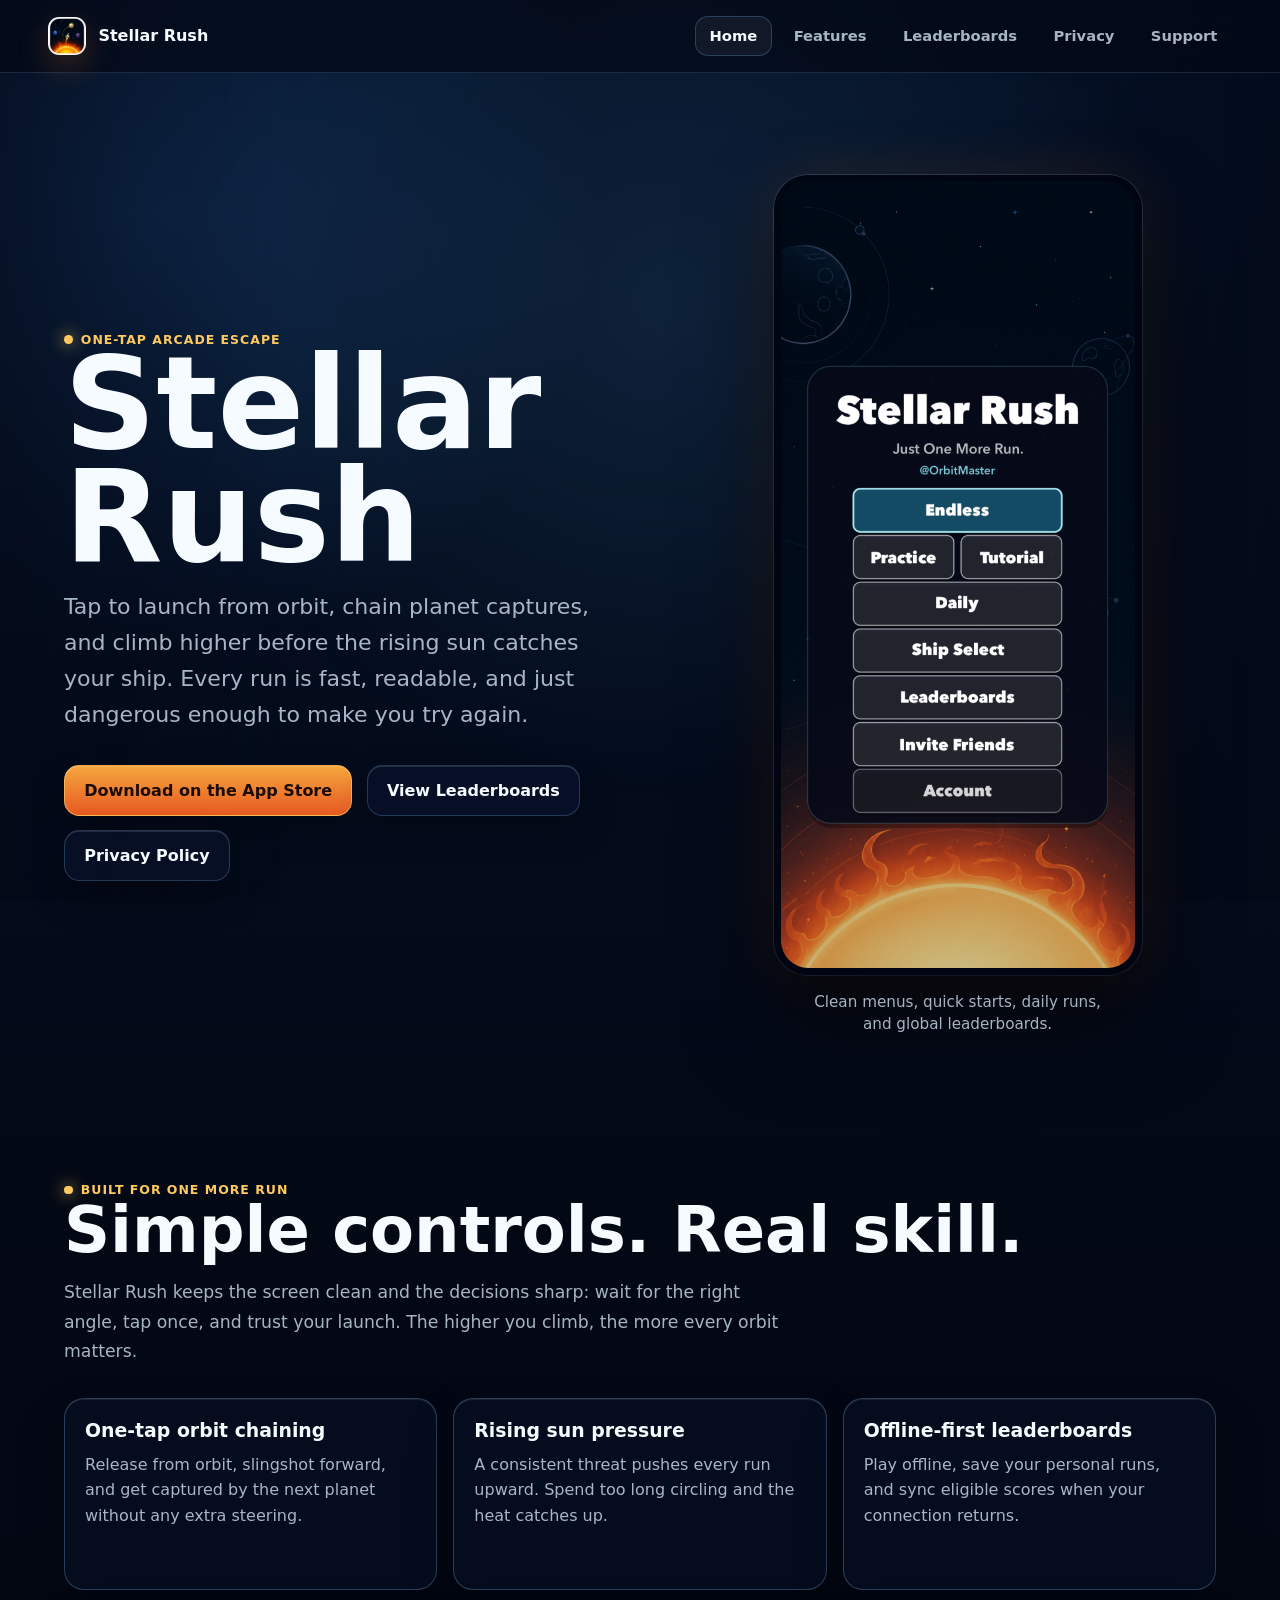
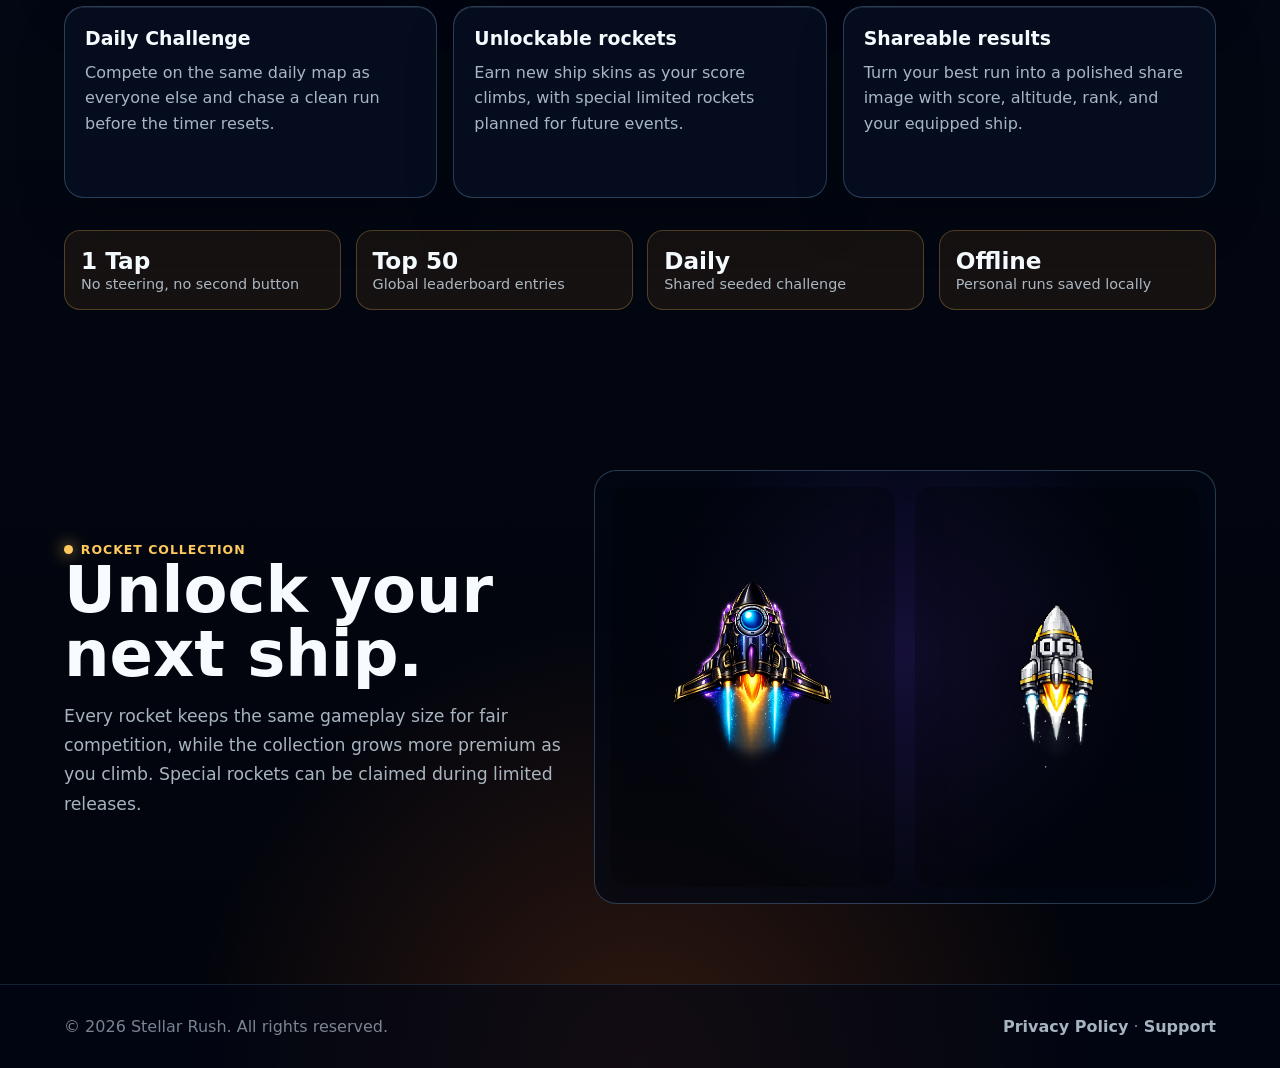
==== commit bc3863a4: "Add files via upload" ====
--- a/index.html
+++ b/index.html
@@ -9,7 +9,7 @@
     <meta property="og:image" content="/assets/app-icon.png">
     <title>Stellar Rush | One-Tap Space Arcade Game</title>
     <link rel="icon" href="/assets/app-icon.png">
-    <link rel="stylesheet" href="styles.css">
+    <link rel="stylesheet" href="styles.css?v=20260607c">
   </head>
   <body>
     <div class="page">
@@ -37,7 +37,7 @@
               Every run is fast, readable, and just dangerous enough to make you try again.
             </p>
             <div class="actions">
-              <a class="button primary" href="#" aria-label="App Store link coming soon">App Store Coming Soon</a>
+              <a class="button primary" href="https://apps.apple.com/us/app/stellar-rush/id6776950711" aria-label="Download Stellar Rush on the App Store">Download on the App Store</a>
               <a class="button" href="leaderboards.html">View Leaderboards</a>
               <a class="button" href="privacy-policy.html">Privacy Policy</a>
             </div>
--- a/styles.css
+++ b/styles.css
@@ -356,10 +356,12 @@
 .leaderboard-shell {
   max-width: 72rem;
   margin: 0 auto;
-  padding: clamp(1rem, 3vw, 2rem);
+  padding: clamp(1rem, 3vw, 2.15rem);
   border: 1px solid var(--line);
   border-radius: 1.6rem;
   background:
+    radial-gradient(circle at 88% 8%, rgba(255, 201, 95, 0.10), transparent 14rem),
+    radial-gradient(circle at 12% 2%, rgba(114, 221, 255, 0.12), transparent 18rem),
     linear-gradient(180deg, rgba(12, 24, 54, 0.86), rgba(4, 10, 26, 0.88)),
     var(--panel-strong);
   box-shadow:
@@ -369,18 +371,16 @@
 }
 
 .leaderboard-hero {
-  display: grid;
-  grid-template-columns: minmax(0, 1fr) auto;
-  gap: 1.5rem;
-  align-items: center;
-  margin-bottom: 1.4rem;
+  margin-bottom: 1.25rem;
+  padding-bottom: 1.15rem;
+  border-bottom: 1px solid rgba(138, 205, 255, 0.13);
 }
 
 .leaderboard-hero h1 {
   max-width: none;
-  margin-bottom: 0.7rem;
-  font-size: clamp(2.7rem, 8vw, 5.8rem);
-  line-height: 0.9;
+  margin-bottom: 0.65rem;
+  font-size: clamp(2.55rem, 7vw, 5rem);
+  line-height: 0.92;
 }
 
 .leaderboard-hero p {
@@ -390,32 +390,28 @@
   line-height: 1.65;
 }
 
-.leaderboard-hero img {
-  width: clamp(5rem, 12vw, 8rem);
-  border-radius: 1.45rem;
-  box-shadow: 0 1.5rem 3rem rgba(255, 137, 42, 0.22);
-}
-
 .leaderboard-tabs {
-  display: flex;
-  gap: 0.55rem;
-  flex-wrap: wrap;
-  margin: 1.5rem 0 1rem;
-  padding: 0.45rem;
+  display: grid;
+  grid-template-columns: repeat(5, minmax(0, 1fr));
+  gap: 0.35rem;
+  margin: 1.3rem 0 1rem;
+  padding: 0.4rem;
   border: 1px solid rgba(138, 205, 255, 0.18);
-  border-radius: 1rem;
-  background: rgba(0, 0, 0, 0.22);
+  border-radius: 1.05rem;
+  background: rgba(0, 0, 0, 0.24);
+  box-shadow: inset 0 1px 0 rgba(255, 255, 255, 0.06);
 }
 
 .leaderboard-tab {
   appearance: none;
   border: 1px solid transparent;
-  border-radius: 0.75rem;
-  padding: 0.7rem 0.95rem;
+  border-radius: 0.72rem;
+  padding: 0.78rem 0.65rem;
   background: transparent;
   color: var(--muted);
   font: inherit;
   font-weight: 900;
+  font-size: 0.92rem;
   cursor: pointer;
 }
 
@@ -423,8 +419,11 @@
 .leaderboard-tab.active {
   color: var(--text);
   border-color: rgba(255, 201, 95, 0.52);
-  background: rgba(255, 201, 95, 0.12);
-  box-shadow: inset 0 1px 0 rgba(255, 255, 255, 0.1);
+  background:
+    linear-gradient(180deg, rgba(255, 201, 95, 0.20), rgba(255, 142, 61, 0.10));
+  box-shadow:
+    inset 0 1px 0 rgba(255, 255, 255, 0.12),
+    0 0.8rem 1.6rem rgba(0, 0, 0, 0.18);
 }
 
 .leaderboard-meta {
@@ -443,29 +442,42 @@
 .leaderboard-table-wrap {
   overflow: auto;
   max-height: min(68vh, 48rem);
-  border: 1px solid rgba(138, 205, 255, 0.18);
+  border: 1px solid rgba(138, 205, 255, 0.20);
   border-radius: 1rem;
-  background: rgba(1, 5, 16, 0.48);
+  background: rgba(1, 5, 16, 0.56);
+  box-shadow:
+    inset 0 1px 0 rgba(255, 255, 255, 0.05),
+    0 1.2rem 2.2rem rgba(0, 0, 0, 0.18);
 }
 
 .leaderboard-table {
   width: 100%;
-  min-width: 42rem;
+  min-width: 34rem;
   border-collapse: collapse;
 }
 
 .leaderboard-table th,
 .leaderboard-table td {
-  padding: 0.95rem 1rem;
+  padding: 0.92rem 1.05rem;
   text-align: left;
   border-bottom: 1px solid rgba(138, 205, 255, 0.11);
+}
+
+.leaderboard-table th:first-child,
+.leaderboard-table td:first-child {
+  width: 6.5rem;
+}
+
+.leaderboard-table th:last-child,
+.leaderboard-table td:last-child {
+  text-align: right;
 }
 
 .leaderboard-table th {
   position: sticky;
   top: 0;
   z-index: 1;
-  background: rgba(3, 8, 21, 0.96);
+  background: rgba(3, 8, 21, 0.98);
   color: rgba(224, 241, 255, 0.68);
   text-transform: uppercase;
   font-size: 0.76rem;
@@ -478,11 +490,55 @@
 }
 
 .leaderboard-table tbody tr:nth-child(even) {
-  background: rgba(255, 255, 255, 0.035);
+  background: rgba(255, 255, 255, 0.032);
 }
 
 .leaderboard-table tbody tr:hover {
-  background: rgba(114, 221, 255, 0.07);
+  background: rgba(114, 221, 255, 0.075);
+}
+
+.rank-pill {
+  display: inline-flex;
+  min-width: 3rem;
+  justify-content: center;
+  padding: 0.34rem 0.55rem;
+  border: 1px solid rgba(138, 205, 255, 0.18);
+  border-radius: 999px;
+  background: rgba(255, 255, 255, 0.045);
+  color: rgba(246, 251, 255, 0.82);
+  font-size: 0.86rem;
+}
+
+.rank-pill.rank-1 {
+  border-color: rgba(255, 201, 95, 0.60);
+  background: rgba(255, 201, 95, 0.16);
+  color: #ffe7a6;
+}
+
+.rank-pill.rank-2 {
+  border-color: rgba(196, 223, 255, 0.45);
+  background: rgba(196, 223, 255, 0.11);
+}
+
+.rank-pill.rank-3 {
+  border-color: rgba(255, 142, 61, 0.42);
+  background: rgba(255, 142, 61, 0.12);
+}
+
+.pilot-name {
+  display: inline-block;
+  max-width: 22rem;
+  overflow: hidden;
+  text-overflow: ellipsis;
+  vertical-align: bottom;
+  white-space: nowrap;
+}
+
+.score-value {
+  color: #9eeaff;
+  font-size: 1.02rem;
+  font-weight: 950;
+  font-variant-numeric: tabular-nums;
 }
 
 .leaderboard-empty {
@@ -568,9 +624,6 @@
     grid-template-columns: 1fr;
   }
 
-  .leaderboard-hero img {
-    display: none;
-  }
 }
 
 @media (max-width: 520px) {
@@ -637,7 +690,4 @@
     padding: 0.78rem 0.65rem;
   }
 
-  .leaderboard-table .optional {
-    display: none;
-  }
-}
+}
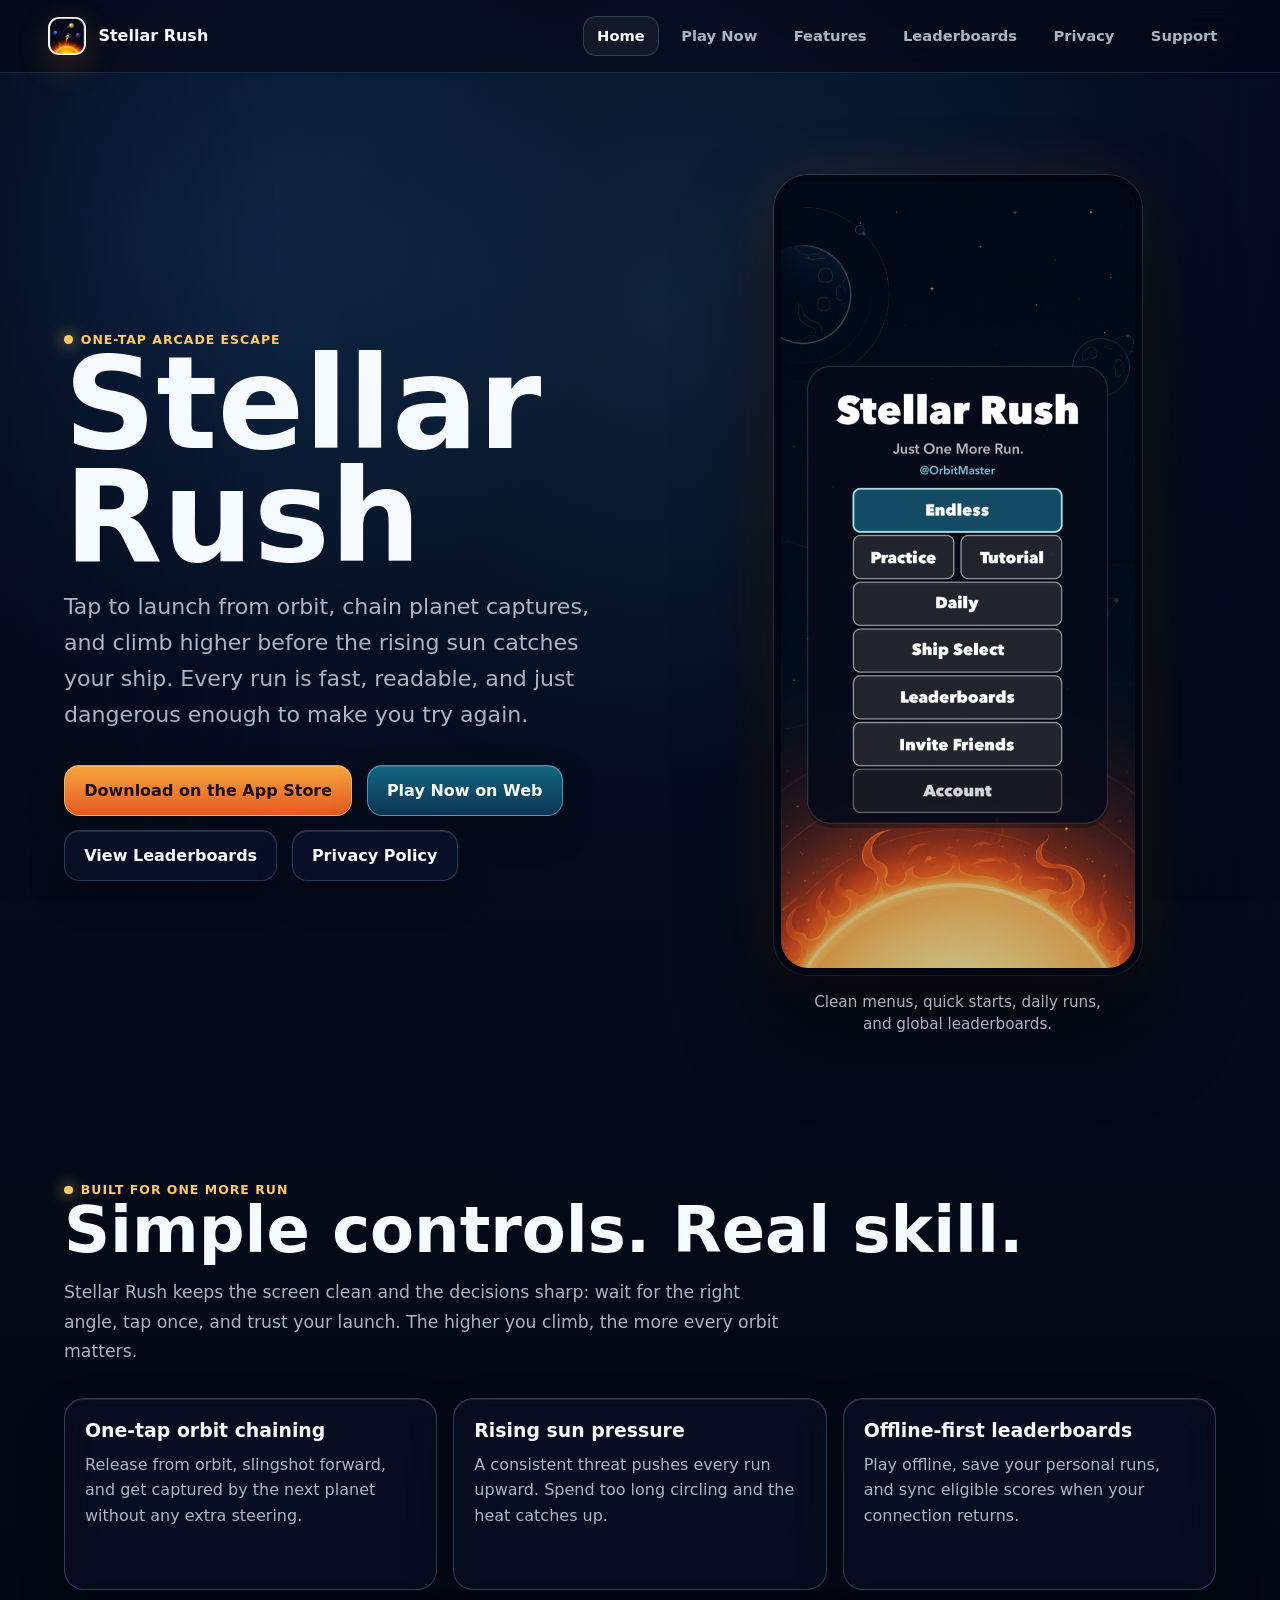
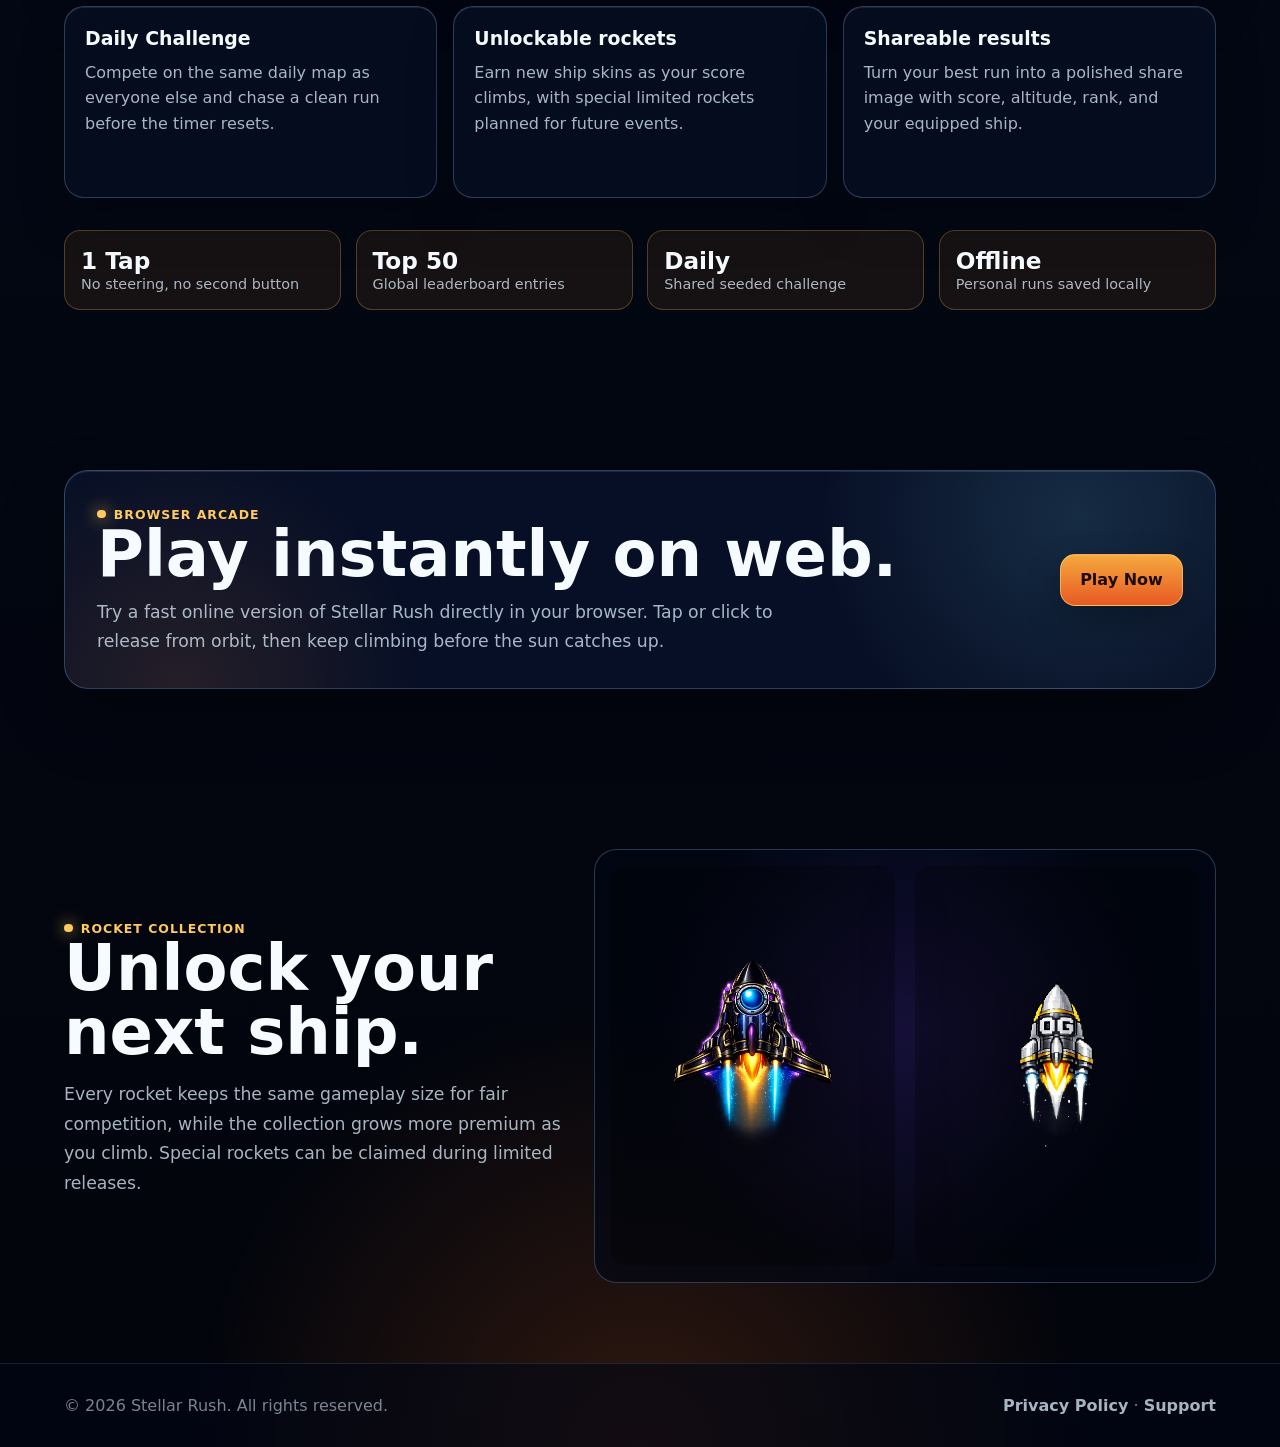
==== commit 380b931a: "Add files via upload" ====
--- a/index.html
+++ b/index.html
@@ -9,7 +9,7 @@
     <meta property="og:image" content="/assets/app-icon.png">
     <title>Stellar Rush | One-Tap Space Arcade Game</title>
     <link rel="icon" href="/assets/app-icon.png">
-    <link rel="stylesheet" href="styles.css?v=20260607c">
+    <link rel="stylesheet" href="styles.css?v=20260702a">
   </head>
   <body>
     <div class="page">
@@ -20,6 +20,7 @@
         </a>
         <div class="nav-links">
           <a class="nav-link active" href="index.html">Home</a>
+          <a class="nav-link" href="play.html">Play Now</a>
           <a class="nav-link" href="#features">Features</a>
           <a class="nav-link" href="leaderboards.html">Leaderboards</a>
           <a class="nav-link" href="privacy-policy.html">Privacy</a>
@@ -38,6 +39,7 @@
             </p>
             <div class="actions">
               <a class="button primary" href="https://apps.apple.com/us/app/stellar-rush/id6776950711" aria-label="Download Stellar Rush on the App Store">Download on the App Store</a>
+              <a class="button play-now" href="play.html">Play Now on Web</a>
               <a class="button" href="leaderboards.html">View Leaderboards</a>
               <a class="button" href="privacy-policy.html">Privacy Policy</a>
             </div>
@@ -109,6 +111,20 @@
         </section>
 
         <section class="section">
+          <div class="section-inner web-play-card">
+            <div>
+              <span class="eyebrow">Browser arcade</span>
+              <h2>Play instantly on web.</h2>
+              <p class="section-lead">
+                Try a fast online version of Stellar Rush directly in your browser. Tap or click to release from orbit,
+                then keep climbing before the sun catches up.
+              </p>
+            </div>
+            <a class="button primary" href="play.html">Play Now</a>
+          </div>
+        </section>
+
+        <section class="section">
           <div class="section-inner split">
             <div>
               <span class="eyebrow">Rocket collection</span>
--- a/styles.css
+++ b/styles.css
@@ -191,6 +191,11 @@
   color: #1c0c05;
 }
 
+.button.play-now {
+  border-color: rgba(114, 221, 255, 0.52);
+  background: linear-gradient(180deg, rgba(20, 105, 134, 0.96), rgba(14, 55, 83, 0.96));
+}
+
 .button:hover {
   transform: translateY(-1px);
 }
@@ -345,6 +350,415 @@
   filter: drop-shadow(0 1rem 1.8rem rgba(0, 0, 0, 0.35));
 }
 
+.web-play-card {
+  display: grid;
+  grid-template-columns: minmax(0, 1fr) auto;
+  gap: 1.25rem;
+  align-items: center;
+  padding: clamp(1.25rem, 4vw, 2rem);
+  border: 1px solid var(--line);
+  border-radius: 1.5rem;
+  background:
+    radial-gradient(circle at 88% 20%, rgba(114, 221, 255, 0.14), transparent 16rem),
+    radial-gradient(circle at 10% 100%, rgba(255, 142, 61, 0.12), transparent 15rem),
+    var(--panel-strong);
+  box-shadow:
+    inset 0 1px 0 rgba(255, 255, 255, 0.10),
+    0 1.8rem 4rem rgba(0, 0, 0, 0.30);
+}
+
+.web-play-card h2 {
+  margin-bottom: 0.7rem;
+}
+
+.web-play-card .section-lead {
+  margin-bottom: 0;
+}
+
+.play-body {
+  overflow-x: hidden;
+}
+
+.play-nav {
+  position: relative;
+}
+
+.web-game-shell {
+  min-height: calc(100vh - 4.6rem);
+  padding: clamp(1rem, 3vw, 2rem);
+  display: grid;
+  place-items: center;
+}
+
+.web-game-panel {
+  width: min(76rem, 100%);
+  min-height: min(48rem, calc(100vh - 7rem));
+  display: grid;
+  grid-template-columns: minmax(18rem, 0.82fr) minmax(20rem, 27rem);
+  gap: clamp(1rem, 3vw, 2.25rem);
+  align-items: center;
+  padding: clamp(1rem, 3vw, 2rem);
+  border: 1px solid var(--line);
+  border-radius: 1.75rem;
+  background:
+    radial-gradient(circle at 88% 8%, rgba(255, 201, 95, 0.13), transparent 16rem),
+    radial-gradient(circle at 12% 12%, rgba(114, 221, 255, 0.12), transparent 18rem),
+    linear-gradient(180deg, rgba(8, 18, 42, 0.88), rgba(2, 6, 18, 0.92));
+  box-shadow:
+    inset 0 1px 0 rgba(255, 255, 255, 0.10),
+    0 2rem 5rem rgba(0, 0, 0, 0.44);
+  backdrop-filter: blur(20px);
+}
+
+.web-game-copy h1 {
+  max-width: 8ch;
+  margin: 0.6rem 0 1rem;
+  font-size: clamp(3.2rem, 9vw, 6.6rem);
+}
+
+.web-game-copy p {
+  max-width: 34rem;
+  color: var(--muted);
+  line-height: 1.65;
+  font-size: 1.04rem;
+}
+
+.web-game-stats {
+  display: flex;
+  flex-wrap: wrap;
+  gap: 0.7rem;
+  margin-top: 1.4rem;
+}
+
+.web-game-stats span {
+  display: inline-flex;
+  align-items: center;
+  min-height: 2.4rem;
+  padding: 0.55rem 0.8rem;
+  border: 1px solid rgba(138, 205, 255, 0.20);
+  border-radius: 999px;
+  background: rgba(255, 255, 255, 0.055);
+  color: var(--muted);
+  font-weight: 900;
+  font-size: 0.92rem;
+}
+
+.web-game-frame {
+  position: relative;
+  width: min(100%, 27rem);
+  margin-inline: auto;
+  aspect-ratio: 9 / 16;
+  min-height: 34rem;
+  max-height: calc(100vh - 8rem);
+  overflow: hidden;
+  border-radius: 1.75rem;
+  border: 0.45rem solid rgba(1, 5, 16, 0.96);
+  background: #020713;
+  box-shadow:
+    0 2.5rem 4.5rem rgba(0, 0, 0, 0.54),
+    0 0 0 1px rgba(138, 205, 255, 0.16),
+    0 0 4rem rgba(255, 128, 42, 0.12);
+}
+
+#stellarRushCanvas {
+  display: block;
+  width: 100%;
+  height: 100%;
+  touch-action: none;
+  user-select: none;
+}
+
+.web-game-overlay {
+  position: absolute;
+  inset: 0;
+  display: grid;
+  align-content: center;
+  justify-items: center;
+  gap: 0.85rem;
+  padding: 1.25rem;
+  text-align: center;
+  background:
+    radial-gradient(circle at 50% 35%, rgba(114, 221, 255, 0.16), transparent 15rem),
+    linear-gradient(180deg, rgba(3, 8, 21, 0.36), rgba(3, 8, 21, 0.82));
+  transition: opacity 180ms ease, visibility 180ms ease;
+}
+
+.web-game-overlay.hidden {
+  opacity: 0;
+  visibility: hidden;
+  pointer-events: none;
+}
+
+.web-overlay-card {
+  width: min(92%, 22.5rem);
+  max-height: calc(100% - 1rem);
+  display: grid;
+  justify-items: center;
+  gap: 0.85rem;
+  padding: 1.2rem;
+  border: 1px solid rgba(138, 205, 255, 0.24);
+  border-radius: 1.45rem;
+  background:
+    radial-gradient(circle at 50% 0%, rgba(114, 221, 255, 0.12), transparent 12rem),
+    linear-gradient(180deg, rgba(8, 18, 42, 0.88), rgba(3, 8, 21, 0.92));
+  box-shadow:
+    inset 0 1px 0 rgba(255, 255, 255, 0.11),
+    0 1.4rem 3rem rgba(0, 0, 0, 0.36);
+  backdrop-filter: blur(16px);
+  overflow: hidden;
+}
+
+.web-game-overlay img {
+  width: 6rem;
+  height: 6rem;
+  border-radius: 1.45rem;
+  box-shadow: 0 1.2rem 2.8rem rgba(255, 142, 61, 0.30);
+}
+
+.web-game-overlay strong {
+  font-size: clamp(2.1rem, 8vw, 3.5rem);
+  line-height: 0.94;
+}
+
+.web-game-overlay span {
+  max-width: 18rem;
+  color: var(--muted);
+  font-weight: 800;
+  line-height: 1.35;
+}
+
+.web-panel-section {
+  width: 100%;
+  display: grid;
+  gap: 0.7rem;
+  justify-items: stretch;
+}
+
+.web-panel-section.hidden,
+#webConfirmWrap.hidden {
+  display: none;
+}
+
+.web-auth-form label {
+  display: grid;
+  gap: 0.35rem;
+  color: rgba(224, 241, 255, 0.78);
+  font-size: 0.8rem;
+  font-weight: 900;
+  text-align: left;
+  text-transform: uppercase;
+  letter-spacing: 0.04em;
+}
+
+.web-auth-form input {
+  width: 100%;
+  min-height: 2.8rem;
+  border: 1px solid rgba(138, 205, 255, 0.24);
+  border-radius: 0.8rem;
+  background: rgba(1, 6, 18, 0.74);
+  color: var(--text);
+  padding: 0.65rem 0.78rem;
+  font: inherit;
+  font-weight: 800;
+  outline: none;
+  box-shadow: inset 0 1px 0 rgba(255, 255, 255, 0.06);
+}
+
+.web-auth-form input:focus {
+  border-color: rgba(114, 221, 255, 0.62);
+  box-shadow:
+    0 0 0 3px rgba(114, 221, 255, 0.12),
+    inset 0 1px 0 rgba(255, 255, 255, 0.08);
+}
+
+.web-game-overlay button {
+  appearance: none;
+  min-height: 3.1rem;
+  min-width: 11rem;
+  border: 1px solid rgba(255, 201, 95, 0.68);
+  border-radius: 0.95rem;
+  background: linear-gradient(180deg, rgba(255, 174, 63, 0.98), rgba(241, 92, 35, 0.98));
+  color: #1c0c05;
+  font: inherit;
+  font-weight: 950;
+  cursor: pointer;
+  box-shadow:
+    inset 0 1px 0 rgba(255, 255, 255, 0.18),
+    0 1rem 2.2rem rgba(0, 0, 0, 0.32);
+}
+
+.web-game-overlay button.secondary,
+.web-menu-link {
+  display: inline-flex;
+  align-items: center;
+  justify-content: center;
+  min-height: 3rem;
+  min-width: 11rem;
+  border: 1px solid rgba(138, 205, 255, 0.30);
+  border-radius: 0.95rem;
+  background: linear-gradient(180deg, rgba(26, 37, 62, 0.96), rgba(13, 20, 38, 0.98));
+  color: var(--text);
+  font: inherit;
+  font-weight: 950;
+  cursor: pointer;
+  box-shadow:
+    inset 0 1px 0 rgba(255, 255, 255, 0.11),
+    0 0.85rem 1.9rem rgba(0, 0, 0, 0.26);
+}
+
+.web-primary-action {
+  display: grid;
+  gap: 0.15rem;
+  width: 100%;
+}
+
+.web-primary-action span {
+  color: #1c0c05;
+  font-size: 1.1rem;
+  line-height: 1;
+}
+
+.web-primary-action small {
+  color: rgba(28, 12, 5, 0.72);
+  font-size: 0.72rem;
+  font-weight: 950;
+}
+
+.web-account-status,
+.web-form-message {
+  margin: 0;
+  color: var(--muted);
+  font-weight: 900;
+  line-height: 1.35;
+  text-align: center;
+}
+
+.web-form-message {
+  min-height: 1.1rem;
+  color: var(--gold);
+  font-size: 0.82rem;
+}
+
+.web-run-stats {
+  display: grid;
+  grid-template-columns: repeat(3, minmax(0, 1fr));
+  gap: 0.45rem;
+}
+
+.web-run-stats span {
+  min-height: 2.15rem;
+  display: inline-flex;
+  align-items: center;
+  justify-content: center;
+  padding: 0.4rem 0.55rem;
+  border: 1px solid rgba(138, 205, 255, 0.18);
+  border-radius: 0.75rem;
+  background: rgba(255, 255, 255, 0.055);
+  color: rgba(224, 241, 255, 0.84);
+  font-size: 0.8rem;
+  font-weight: 950;
+}
+
+.web-run-stats span:last-child {
+  grid-column: 1 / -1;
+  min-height: auto;
+  padding: 0.1rem 0.25rem 0;
+  border: 0;
+  background: transparent;
+  color: var(--gold);
+  font-size: 0.78rem;
+}
+
+.web-ship-select-panel {
+  min-height: 0;
+}
+
+.web-ship-grid {
+  width: 100%;
+  max-height: min(22rem, 52vh);
+  display: grid;
+  grid-template-columns: repeat(5, minmax(0, 1fr));
+  gap: 0.42rem;
+  padding: 0.15rem 0.15rem 0.35rem;
+  overflow-y: auto;
+  overscroll-behavior: contain;
+}
+
+.web-game-overlay .web-ship-tile {
+  min-width: 0;
+  min-height: 4.95rem;
+  display: grid;
+  justify-items: center;
+  align-content: center;
+  gap: 0.15rem;
+  padding: 0.35rem 0.2rem;
+  border-color: rgba(138, 205, 255, 0.20);
+  border-radius: 0.72rem;
+  background:
+    radial-gradient(circle at 50% 15%, rgba(114, 221, 255, 0.10), transparent 3.4rem),
+    linear-gradient(180deg, rgba(26, 37, 62, 0.92), rgba(9, 15, 30, 0.96));
+  color: var(--text);
+  box-shadow:
+    inset 0 1px 0 rgba(255, 255, 255, 0.08),
+    0 0.55rem 1rem rgba(0, 0, 0, 0.20);
+}
+
+.web-game-overlay .web-ship-tile.selected {
+  border-color: rgba(255, 201, 95, 0.78);
+  box-shadow:
+    inset 0 1px 0 rgba(255, 255, 255, 0.16),
+    0 0 0 2px rgba(255, 201, 95, 0.12),
+    0 0.75rem 1.3rem rgba(0, 0, 0, 0.24);
+}
+
+.web-game-overlay .web-ship-tile.locked {
+  opacity: 0.48;
+  filter: grayscale(0.7);
+}
+
+.web-ship-art-wrap {
+  width: 2.35rem;
+  height: 2.35rem;
+  display: grid;
+  place-items: center;
+}
+
+.web-ship-art-wrap img {
+  width: 2.35rem;
+  height: 2.35rem;
+  object-fit: contain;
+  border-radius: 0;
+  box-shadow: none;
+  filter: drop-shadow(0 0.35rem 0.45rem rgba(0, 0, 0, 0.32));
+}
+
+.web-ship-tile strong {
+  max-width: 100%;
+  color: rgba(246, 251, 255, 0.92);
+  font-size: 0.72rem;
+  line-height: 1;
+  overflow: hidden;
+  text-overflow: ellipsis;
+  white-space: nowrap;
+}
+
+.web-ship-tile small {
+  max-width: 100%;
+  color: rgba(224, 241, 255, 0.58);
+  font-size: 0.56rem;
+  font-weight: 900;
+  line-height: 1.05;
+  overflow: hidden;
+  text-overflow: ellipsis;
+  white-space: nowrap;
+}
+
+.web-game-overlay button:disabled {
+  cursor: not-allowed;
+  filter: grayscale(0.65);
+  opacity: 0.72;
+}
+
 .legal-page {
   padding: 3rem clamp(1.15rem, 5vw, 5rem) 5rem;
 }
@@ -371,6 +785,10 @@
 }
 
 .leaderboard-hero {
+  display: grid;
+  grid-template-columns: minmax(0, 1fr) auto;
+  align-items: start;
+  gap: 1rem;
   margin-bottom: 1.25rem;
   padding-bottom: 1.15rem;
   border-bottom: 1px solid rgba(138, 205, 255, 0.13);
@@ -388,6 +806,28 @@
   margin-bottom: 0;
   color: var(--muted);
   line-height: 1.65;
+}
+
+.leaderboard-home-button {
+  display: inline-flex;
+  align-items: center;
+  justify-content: center;
+  min-height: 2.8rem;
+  min-width: 6.5rem;
+  padding: 0.7rem 1rem;
+  border: 1px solid rgba(138, 205, 255, 0.30);
+  border-radius: 0.9rem;
+  background: linear-gradient(180deg, rgba(26, 37, 62, 0.96), rgba(13, 20, 38, 0.98));
+  color: var(--text);
+  font-weight: 950;
+  box-shadow:
+    inset 0 1px 0 rgba(255, 255, 255, 0.11),
+    0 0.85rem 1.9rem rgba(0, 0, 0, 0.26);
+}
+
+.leaderboard-home-button:hover {
+  transform: translateY(-1px);
+  border-color: rgba(255, 201, 95, 0.50);
 }
 
 .leaderboard-tabs {
@@ -440,7 +880,8 @@
 }
 
 .leaderboard-table-wrap {
-  overflow: auto;
+  overflow-x: hidden;
+  overflow-y: auto;
   max-height: min(68vh, 48rem);
   border: 1px solid rgba(138, 205, 255, 0.20);
   border-radius: 1rem;
@@ -452,7 +893,8 @@
 
 .leaderboard-table {
   width: 100%;
-  min-width: 34rem;
+  min-width: 0;
+  table-layout: fixed;
   border-collapse: collapse;
 }
 
@@ -465,11 +907,12 @@
 
 .leaderboard-table th:first-child,
 .leaderboard-table td:first-child {
-  width: 6.5rem;
+  width: 5.2rem;
 }
 
 .leaderboard-table th:last-child,
 .leaderboard-table td:last-child {
+  width: 8rem;
   text-align: right;
 }
 
@@ -527,7 +970,7 @@
 
 .pilot-name {
   display: inline-block;
-  max-width: 22rem;
+  max-width: 100%;
   overflow: hidden;
   text-overflow: ellipsis;
   vertical-align: bottom;
@@ -624,6 +1067,29 @@
     grid-template-columns: 1fr;
   }
 
+  .leaderboard-home-button {
+    justify-self: start;
+  }
+
+  .web-play-card,
+  .web-game-panel {
+    grid-template-columns: 1fr;
+  }
+
+  .web-game-copy {
+    text-align: center;
+  }
+
+  .web-game-copy h1,
+  .web-game-copy p {
+    margin-left: auto;
+    margin-right: auto;
+  }
+
+  .web-game-stats {
+    justify-content: center;
+  }
+
 }
 
 @media (max-width: 520px) {
@@ -690,4 +1156,74 @@
     padding: 0.78rem 0.65rem;
   }
 
-}
+  .leaderboard-table th:first-child,
+  .leaderboard-table td:first-child {
+    width: 4.25rem;
+  }
+
+  .leaderboard-table th:last-child,
+  .leaderboard-table td:last-child {
+    width: 6.7rem;
+  }
+
+  .rank-pill {
+    min-width: 2.45rem;
+    padding: 0.3rem 0.38rem;
+    font-size: 0.78rem;
+  }
+
+  .score-value {
+    font-size: 0.92rem;
+  }
+
+  .web-game-shell {
+    padding: 0.75rem;
+  }
+
+  .web-game-panel {
+    padding: 0.85rem;
+    border-radius: 1.25rem;
+  }
+
+  .web-game-frame {
+    width: min(100%, 24rem);
+    min-height: min(34rem, calc(100vh - 18rem));
+    max-height: 70vh;
+    border-width: 0.34rem;
+    border-radius: 1.35rem;
+  }
+
+  .web-game-copy h1 {
+    font-size: clamp(2.75rem, 14vw, 4.5rem);
+  }
+
+  .web-game-copy p {
+    font-size: 0.96rem;
+  }
+
+  .web-ship-grid {
+    max-height: min(24rem, 58vh);
+    grid-template-columns: repeat(4, minmax(0, 1fr));
+    gap: 0.36rem;
+  }
+
+  .web-game-overlay .web-ship-tile {
+    min-height: 4.35rem;
+    padding: 0.3rem 0.16rem;
+  }
+
+  .web-ship-art-wrap,
+  .web-ship-art-wrap img {
+    width: 2.05rem;
+    height: 2.05rem;
+  }
+
+  .web-ship-tile strong {
+    font-size: 0.66rem;
+  }
+
+  .web-ship-tile small {
+    font-size: 0.52rem;
+  }
+
+}
